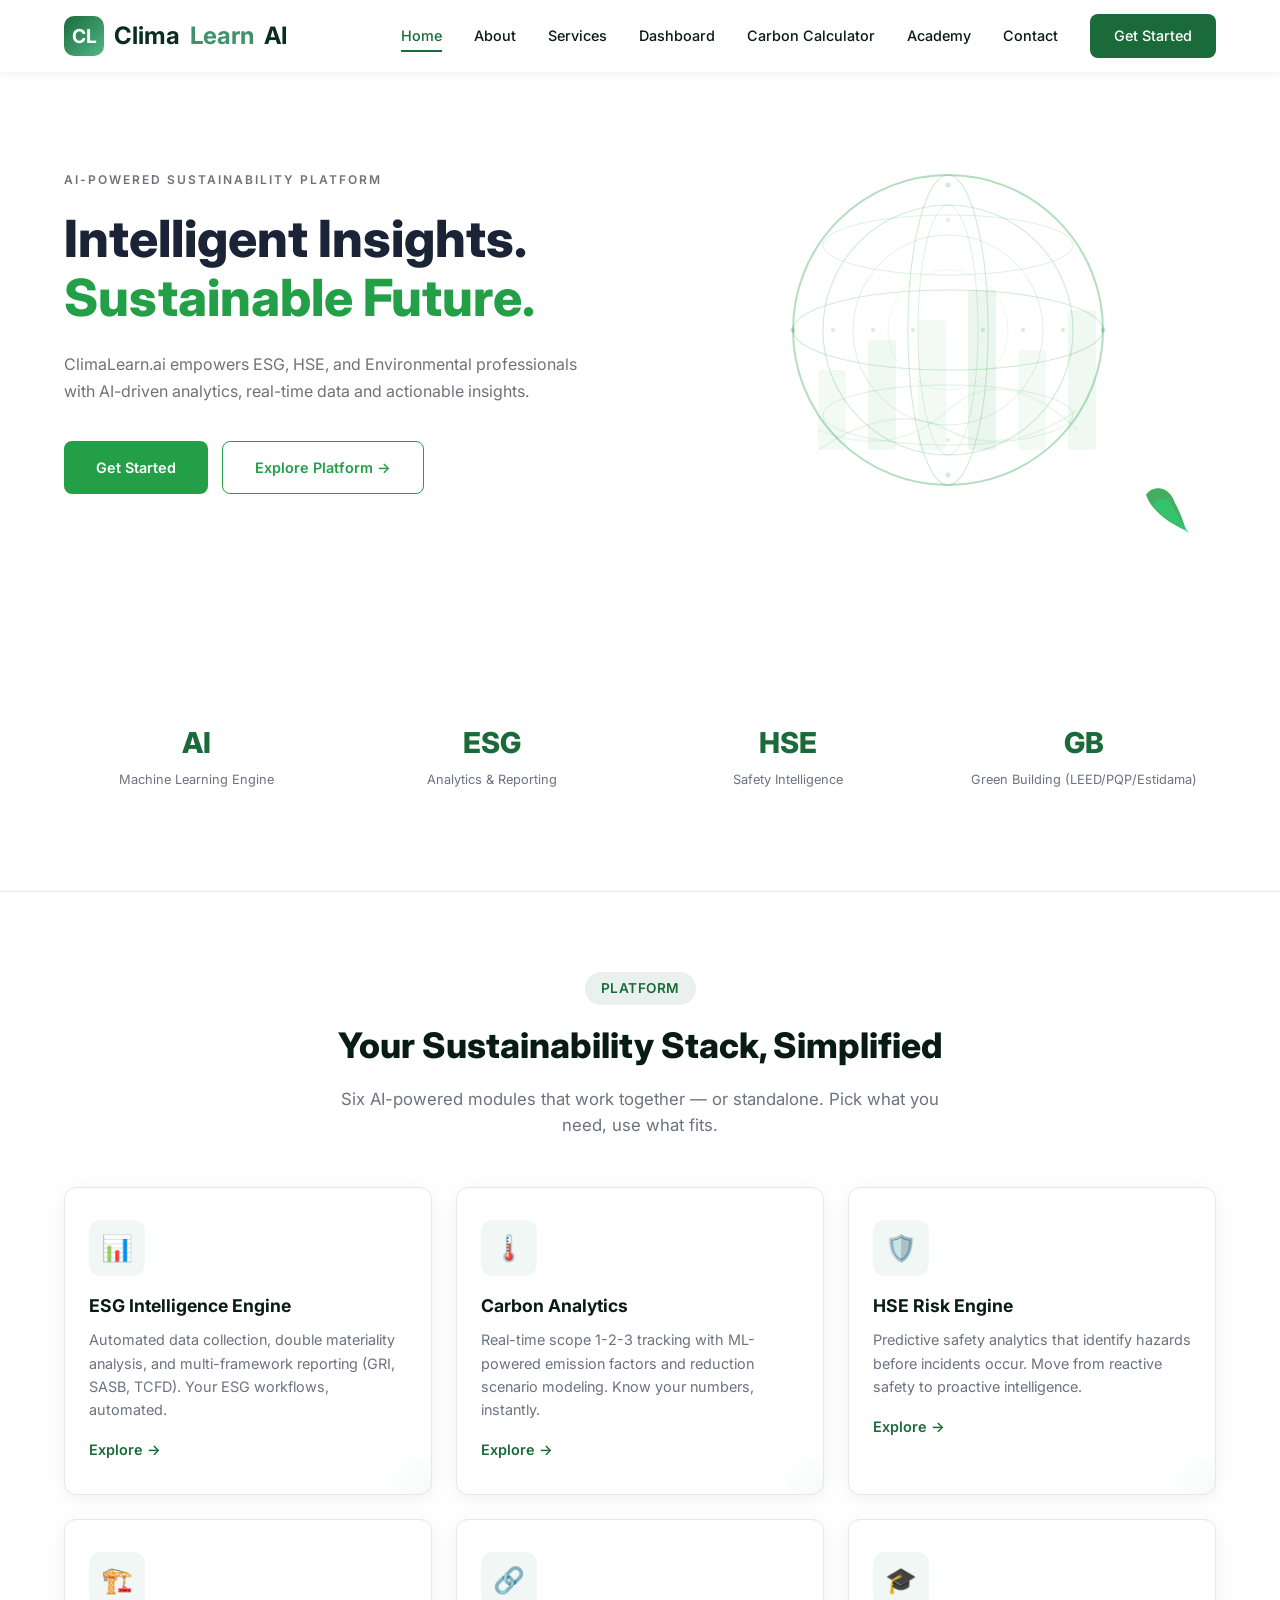
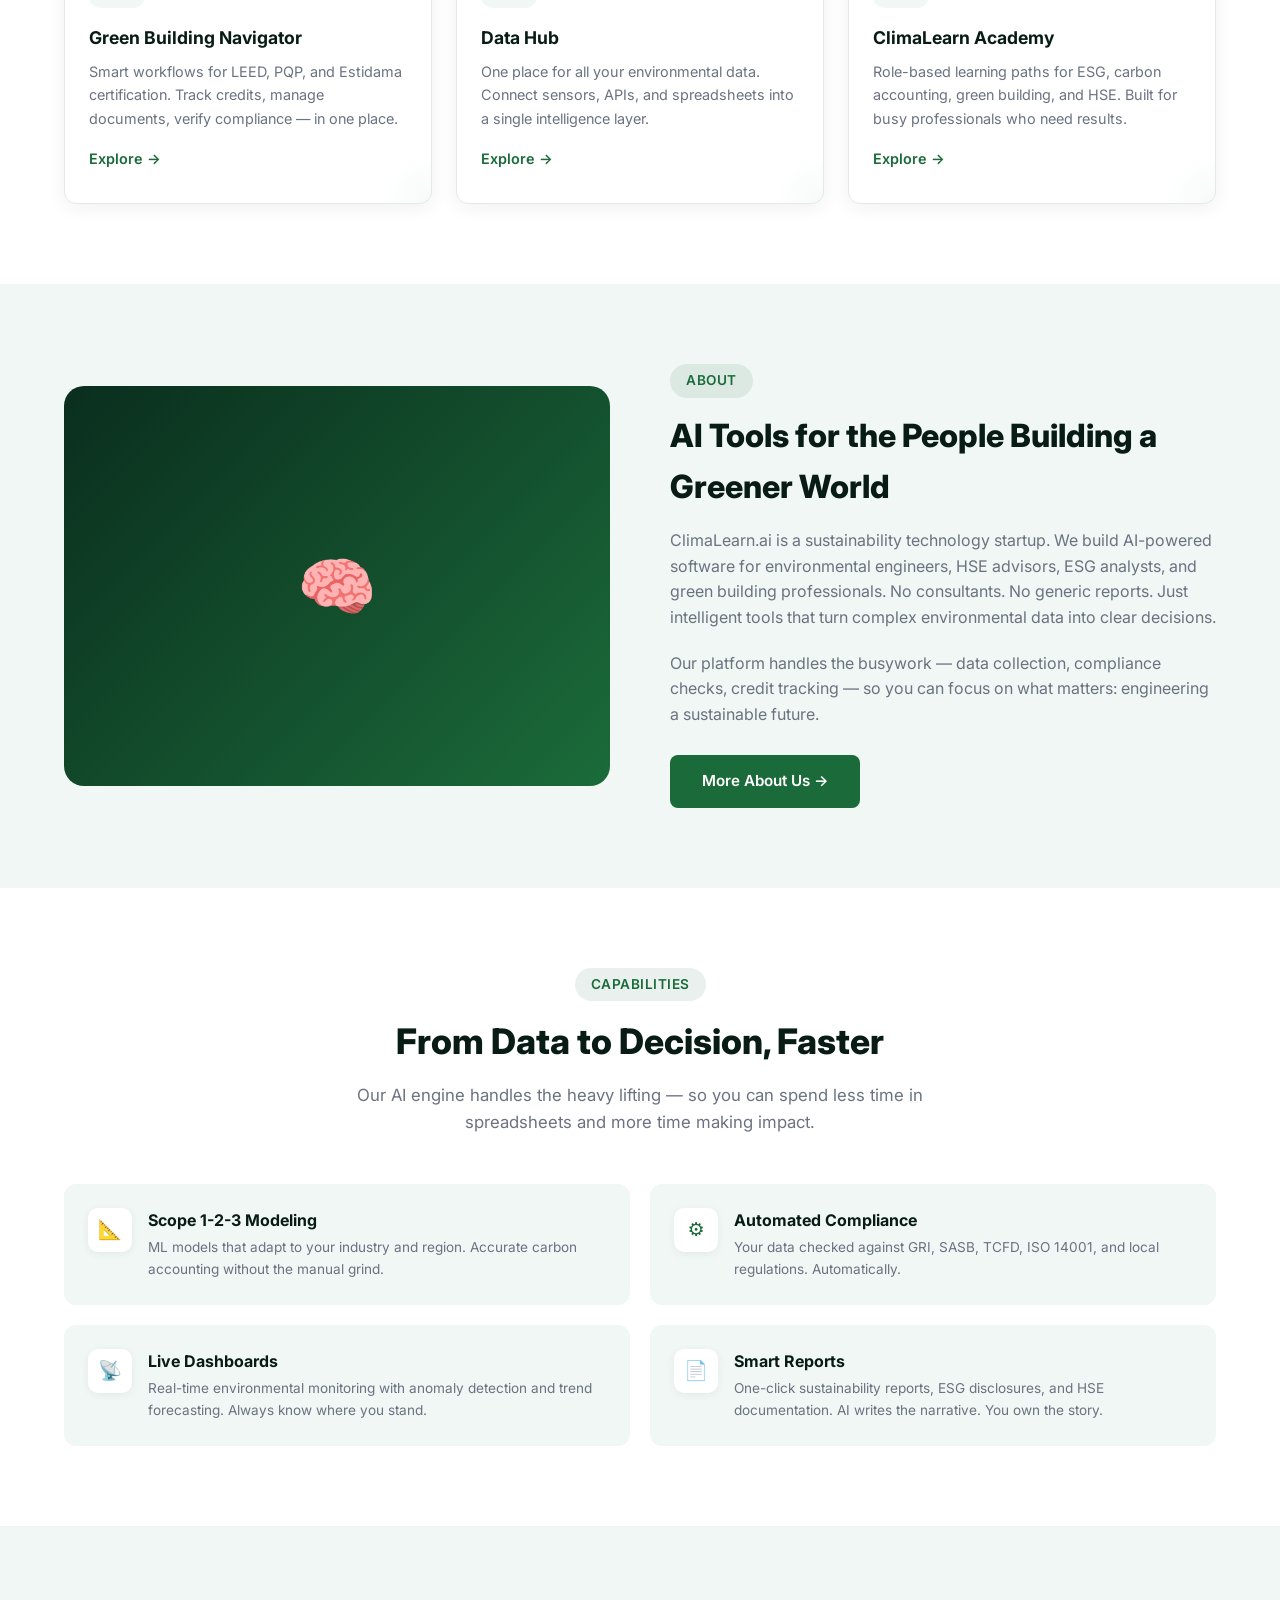
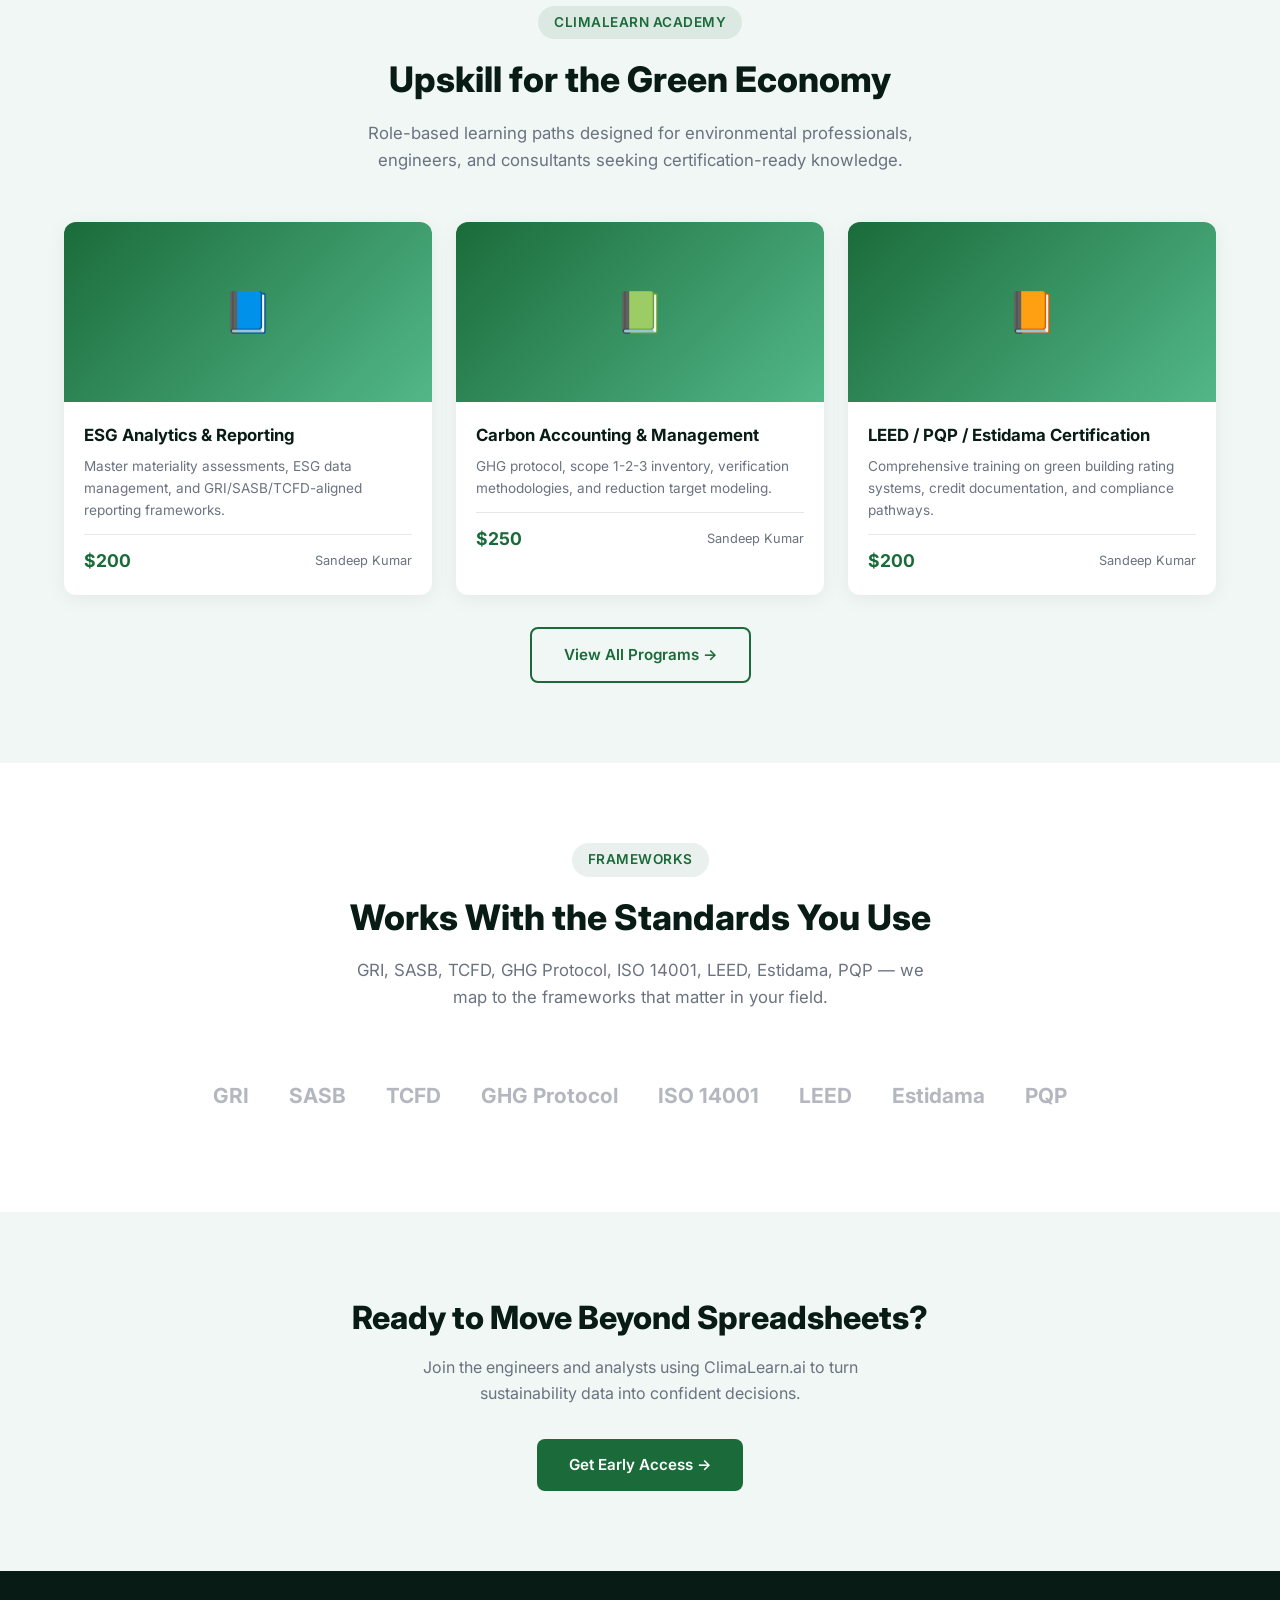
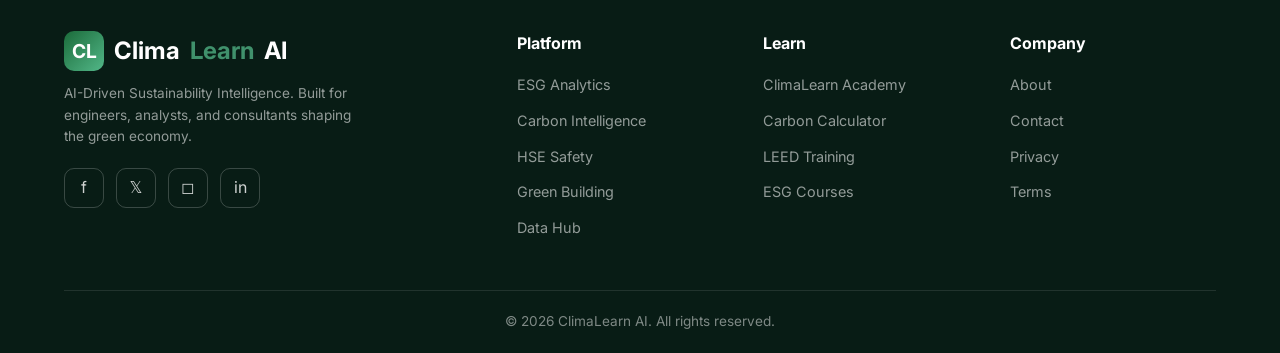
==== index.html @ f7c11b47 "Redesign hero section: white bg, globe SVG illustration, green headline, buttons" ====
<!DOCTYPE html>
<html lang="en">
<head>
  <meta charset="UTF-8">
  <meta name="viewport" content="width=device-width, initial-scale=1.0">
  <title>ClimaLearn AI - AI-Driven Sustainability Intelligence</title>
  <meta name="description" content="ClimaLearn.ai equips environmental engineers, HSE professionals, and sustainability leaders with AI-driven tools for ESG analytics, carbon intelligence, and green building certification.">
  <link rel="stylesheet" href="css/style.css">
</head>
<body>
  <header class="header">
    <div class="container header-inner">
      <a href="index.html" class="logo">
        <div class="logo-icon">CL</div>
        Clima<span>Learn</span> AI
      </a>
      <button class="mobile-toggle">☰</button>
      <nav class="nav">
        <a href="index.html">Home</a>
        <a href="about.html">About</a>
        <a href="services.html">Services</a>
        <a href="dashboard.html">Dashboard</a>
        <a href="carbon-calculator.html">Carbon Calculator</a>
        <a href="courses.html">Academy</a>
        <a href="contact.html">Contact</a>
        <a href="contact.html" class="nav-cta">Get Started</a>
      </nav>
    </div>
  </header>

  <section class="hero">
    <div class="container">
      <div class="hero-content">
        <span class="hero-tag">AI-Powered Sustainability Platform</span>
        <h1>Intelligent Insights.<br><span class="text-green">Sustainable Future.</span></h1>
        <p>ClimaLearn.ai empowers ESG, HSE, and Environmental professionals with AI-driven analytics, real-time data and actionable insights.</p>
        <div class="hero-buttons">
          <a href="carbon-calculator.html" class="btn-primary">Get Started</a>
          <a href="services.html" class="btn-outline-custom">Explore Platform →</a>
        </div>
      </div>
      <div class="hero-image">

        <div class="hero-globe-bg">
          <svg viewBox="0 0 420 420" fill="none" xmlns="http://www.w3.org/2000/svg">
            <rect x="80" y="250" width="28" height="80" rx="4" fill="#23A047" opacity="0.15"/>
            <rect x="130" y="220" width="28" height="110" rx="4" fill="#23A047" opacity="0.2"/>
            <rect x="180" y="200" width="28" height="130" rx="4" fill="#23A047" opacity="0.15"/>
            <rect x="230" y="170" width="28" height="160" rx="4" fill="#23A047" opacity="0.25"/>
            <rect x="280" y="230" width="28" height="100" rx="4" fill="#23A047" opacity="0.15"/>
            <rect x="330" y="190" width="28" height="140" rx="4" fill="#23A047" opacity="0.2"/>
            <path d="M80 330 Q155 280 210 310 Q265 340 340 290" stroke="#23A047" stroke-width="2" fill="none" opacity="0.25"/>
            <path d="M80 310 Q155 340 210 290 Q265 240 340 310" stroke="#23A047" stroke-width="2" fill="none" opacity="0.2"/>
          </svg>
        </div>

        <div class="hero-globe">
          <svg viewBox="0 0 420 420" fill="none" xmlns="http://www.w3.org/2000/svg">
            <circle cx="210" cy="210" r="155" stroke="#23A047" stroke-width="2" fill="none" opacity="0.35"/>
            <circle cx="210" cy="210" r="125" stroke="#23A047" stroke-width="1.2" fill="none" opacity="0.2"/>
            <circle cx="210" cy="210" r="95" stroke="#23A047" stroke-width="1" fill="none" opacity="0.15"/>
            <circle cx="210" cy="210" r="60" stroke="#23A047" stroke-width="0.8" fill="none" opacity="0.1"/>
            <!-- Latitude lines -->
            <ellipse cx="210" cy="125" rx="125" ry="30" stroke="#23A047" stroke-width="1" fill="none" opacity="0.15"/>
            <ellipse cx="210" cy="210" rx="155" ry="40" stroke="#23A047" stroke-width="1.2" fill="none" opacity="0.2"/>
            <ellipse cx="210" cy="295" rx="125" ry="30" stroke="#23A047" stroke-width="1" fill="none" opacity="0.15"/>
            <!-- Longitude lines -->
            <ellipse cx="210" cy="210" rx="40" ry="155" stroke="#23A047" stroke-width="1.2" fill="none" opacity="0.2"/>
            <ellipse cx="210" cy="210" rx="30" ry="125" stroke="#23A047" stroke-width="1" fill="none" opacity="0.15"/>
            <!-- Grid dots on equator -->
            <circle cx="55" cy="210" r="2.5" fill="#23A047" opacity="0.25"/>
            <circle cx="95" cy="210" r="2" fill="#23A047" opacity="0.2"/>
            <circle cx="135" cy="210" r="2" fill="#23A047" opacity="0.2"/>
            <circle cx="175" cy="210" r="2" fill="#23A047" opacity="0.2"/>
            <circle cx="245" cy="210" r="2" fill="#23A047" opacity="0.2"/>
            <circle cx="285" cy="210" r="2" fill="#23A047" opacity="0.2"/>
            <circle cx="325" cy="210" r="2" fill="#23A047" opacity="0.2"/>
            <circle cx="365" cy="210" r="2.5" fill="#23A047" opacity="0.25"/>
            <!-- Grid dots top -->
            <circle cx="210" cy="65" r="2.5" fill="#23A047" opacity="0.2"/>
            <circle cx="210" cy="100" r="2" fill="#23A047" opacity="0.15"/>
            <circle cx="210" cy="320" r="2" fill="#23A047" opacity="0.15"/>
            <circle cx="210" cy="355" r="2.5" fill="#23A047" opacity="0.2"/>
          </svg>
        </div>

        <div class="hero-leaves">
          <svg viewBox="0 0 90 90" fill="none" xmlns="http://www.w3.org/2000/svg">
            <path d="M55 75 C40 70 20 55 15 40 C18 35 25 32 32 34 C38 36 42 42 44 48 C48 55 52 65 55 75Z" fill="#23A047" opacity="0.85"/>
            <path d="M58 78 C48 72 30 62 22 50 C26 44 33 42 38 46 C42 50 46 60 58 78Z" fill="#2ecc71" opacity="0.7"/>
          </svg>
        </div>

      </div>
    </div>
  </section>

  <section class="section" style="background:var(--white);border-bottom:1px solid var(--light-gray);">
    <div class="container">
      <div style="display:grid;grid-template-columns:repeat(4,1fr);gap:32px;text-align:center;padding:20px 0;">
        <div>
          <div style="font-size:1.8rem;font-weight:800;color:var(--primary);">AI</div>
          <p style="font-size:0.8rem;color:var(--gray);margin-top:4px;">Machine Learning Engine</p>
        </div>
        <div>
          <div style="font-size:1.8rem;font-weight:800;color:var(--primary);">ESG</div>
          <p style="font-size:0.8rem;color:var(--gray);margin-top:4px;">Analytics & Reporting</p>
        </div>
        <div>
          <div style="font-size:1.8rem;font-weight:800;color:var(--primary);">HSE</div>
          <p style="font-size:0.8rem;color:var(--gray);margin-top:4px;">Safety Intelligence</p>
        </div>
        <div>
          <div style="font-size:1.8rem;font-weight:800;color:var(--primary);">GB</div>
          <p style="font-size:0.8rem;color:var(--gray);margin-top:4px;">Green Building (LEED/PQP/Estidama)</p>
        </div>
      </div>
    </div>
  </section>

  <section class="section">
    <div class="container">
      <div class="section-header fade-in">
        <span class="section-tag">Platform</span>
        <h2>Your Sustainability Stack, Simplified</h2>
        <p>Six AI-powered modules that work together — or standalone. Pick what you need, use what fits.</p>
      </div>
      <div class="services-grid">
        <div class="service-card fade-in">
          <div class="service-icon">📊</div>
          <h3>ESG Intelligence Engine</h3>
          <p>Automated data collection, double materiality analysis, and multi-framework reporting (GRI, SASB, TCFD). Your ESG workflows, automated.</p>
          <a href="services.html" class="service-link">Explore →</a>
        </div>
        <div class="service-card fade-in">
          <div class="service-icon">🌡️</div>
          <h3>Carbon Analytics</h3>
          <p>Real-time scope 1-2-3 tracking with ML-powered emission factors and reduction scenario modeling. Know your numbers, instantly.</p>
          <a href="services.html" class="service-link">Explore →</a>
        </div>
        <div class="service-card fade-in">
          <div class="service-icon">🛡️</div>
          <h3>HSE Risk Engine</h3>
          <p>Predictive safety analytics that identify hazards before incidents occur. Move from reactive safety to proactive intelligence.</p>
          <a href="services.html" class="service-link">Explore →</a>
        </div>
        <div class="service-card fade-in">
          <div class="service-icon">🏗️</div>
          <h3>Green Building Navigator</h3>
          <p>Smart workflows for LEED, PQP, and Estidama certification. Track credits, manage documents, verify compliance — in one place.</p>
          <a href="services.html" class="service-link">Explore →</a>
        </div>
        <div class="service-card fade-in">
          <div class="service-icon">🔗</div>
          <h3>Data Hub</h3>
          <p>One place for all your environmental data. Connect sensors, APIs, and spreadsheets into a single intelligence layer.</p>
          <a href="services.html" class="service-link">Explore →</a>
        </div>
        <div class="service-card fade-in">
          <div class="service-icon">🎓</div>
          <h3>ClimaLearn Academy</h3>
          <p>Role-based learning paths for ESG, carbon accounting, green building, and HSE. Built for busy professionals who need results.</p>
          <a href="courses.html" class="service-link">Explore →</a>
        </div>
      </div>
    </div>
  </section>

  <section class="section about-section">
    <div class="container">
      <div class="about-grid">
        <div class="about-visual" style="background:linear-gradient(135deg, #0a2e1e, #1b6b3a);">🧠</div>
        <div class="about-text fade-in">
          <span class="section-tag">About</span>
          <h2>AI Tools for the People Building a Greener World</h2>
          <p>ClimaLearn.ai is a sustainability technology startup. We build AI-powered software for environmental engineers, HSE advisors, ESG analysts, and green building professionals. No consultants. No generic reports. Just intelligent tools that turn complex environmental data into clear decisions.</p>
          <p>Our platform handles the busywork — data collection, compliance checks, credit tracking — so you can focus on what matters: engineering a sustainable future.</p>
          <a href="about.html" class="btn btn-primary">More About Us →</a>
        </div>
      </div>
    </div>
  </section>

  <section class="section">
    <div class="container">
      <div class="section-header fade-in">
        <span class="section-tag">Capabilities</span>
        <h2>From Data to Decision, Faster</h2>
        <p>Our AI engine handles the heavy lifting — so you can spend less time in spreadsheets and more time making impact.</p>
      </div>
      <div class="features-grid">
        <div class="feature-card fade-in">
          <div class="feature-icon">📐</div>
          <div>
            <h4>Scope 1-2-3 Modeling</h4>
            <p>ML models that adapt to your industry and region. Accurate carbon accounting without the manual grind.</p>
          </div>
        </div>
        <div class="feature-card fade-in">
          <div class="feature-icon">⚙️</div>
          <div>
            <h4>Automated Compliance</h4>
            <p>Your data checked against GRI, SASB, TCFD, ISO 14001, and local regulations. Automatically.</p>
          </div>
        </div>
        <div class="feature-card fade-in">
          <div class="feature-icon">📡</div>
          <div>
            <h4>Live Dashboards</h4>
            <p>Real-time environmental monitoring with anomaly detection and trend forecasting. Always know where you stand.</p>
          </div>
        </div>
        <div class="feature-card fade-in">
          <div class="feature-icon">📄</div>
          <div>
            <h4>Smart Reports</h4>
            <p>One-click sustainability reports, ESG disclosures, and HSE documentation. AI writes the narrative. You own the story.</p>
          </div>
        </div>
      </div>
    </div>
  </section>

  <section class="section courses-section">
    <div class="container">
      <div class="section-header fade-in">
        <span class="section-tag">ClimaLearn Academy</span>
        <h2>Upskill for the Green Economy</h2>
        <p>Role-based learning paths designed for environmental professionals, engineers, and consultants seeking certification-ready knowledge.</p>
      </div>
      <div class="courses-grid">
        <div class="course-card fade-in">
          <div class="course-image">📘</div>
          <div class="course-body">
            <h3>ESG Analytics & Reporting</h3>
            <p>Master materiality assessments, ESG data management, and GRI/SASB/TCFD-aligned reporting frameworks.</p>
            <div class="course-meta">
              <span class="course-price">$200</span>
              <span class="course-instructor">Sandeep Kumar</span>
            </div>
          </div>
        </div>
        <div class="course-card fade-in">
          <div class="course-image">📗</div>
          <div class="course-body">
            <h3>Carbon Accounting & Management</h3>
            <p>GHG protocol, scope 1-2-3 inventory, verification methodologies, and reduction target modeling.</p>
            <div class="course-meta">
              <span class="course-price">$250</span>
              <span class="course-instructor">Sandeep Kumar</span>
            </div>
          </div>
        </div>
        <div class="course-card fade-in">
          <div class="course-image">📙</div>
          <div class="course-body">
            <h3>LEED / PQP / Estidama Certification</h3>
            <p>Comprehensive training on green building rating systems, credit documentation, and compliance pathways.</p>
            <div class="course-meta">
              <span class="course-price">$200</span>
              <span class="course-instructor">Sandeep Kumar</span>
            </div>
          </div>
        </div>
      </div>
      <div style="text-align:center;margin-top:32px;">
        <a href="courses.html" class="btn btn-outline">View All Programs →</a>
      </div>
    </div>
  </section>

  <section class="section">
    <div class="container">
      <div class="section-header fade-in">
        <span class="section-tag">Frameworks</span>
        <h2>Works With the Standards You Use</h2>
        <p>GRI, SASB, TCFD, GHG Protocol, ISO 14001, LEED, Estidama, PQP — we map to the frameworks that matter in your field.</p>
      </div>
      <div style="display:flex;justify-content:center;gap:40px;flex-wrap:wrap;padding:20px;font-size:1.3rem;font-weight:700;color:var(--gray);opacity:0.5;">
        <span>GRI</span>
        <span>SASB</span>
        <span>TCFD</span>
        <span>GHG Protocol</span>
        <span>ISO 14001</span>
        <span>LEED</span>
        <span>Estidama</span>
        <span>PQP</span>
      </div>
    </div>
  </section>

  <section class="section" style="text-align:center;background:var(--light);">
    <div class="container">
      <h2 style="font-size:2rem;font-weight:800;color:var(--dark);margin-bottom:12px;">Ready to Move Beyond Spreadsheets?</h2>
      <p style="color:var(--gray);margin-bottom:32px;max-width:500px;margin-left:auto;margin-right:auto;">Join the engineers and analysts using ClimaLearn.ai to turn sustainability data into confident decisions.</p>
      <a href="contact.html" class="btn btn-primary">Get Early Access →</a>
    </div>
  </section>

  <footer class="footer">
    <div class="container">
      <div class="footer-grid">
        <div class="footer-brand">
          <a href="index.html" class="logo">
            <div class="logo-icon">CL</div>
            Clima<span>Learn</span> AI
          </a>
          <p style="font-size:0.85rem;opacity:0.7;max-width:300px;">AI-Driven Sustainability Intelligence. Built for engineers, analysts, and consultants shaping the green economy.</p>
          <div class="footer-social">
            <a href="#" aria-label="Facebook">f</a>
            <a href="#" aria-label="Twitter">𝕏</a>
            <a href="#" aria-label="Instagram">◻</a>
            <a href="#" aria-label="LinkedIn">in</a>
          </div>
        </div>
        <div>
          <h4>Platform</h4>
          <ul>
            <li><a href="services.html">ESG Analytics</a></li>
            <li><a href="services.html">Carbon Intelligence</a></li>
            <li><a href="services.html">HSE Safety</a></li>
            <li><a href="services.html">Green Building</a></li>
            <li><a href="services.html">Data Hub</a></li>
          </ul>
        </div>
        <div>
          <h4>Learn</h4>
          <ul>
            <li><a href="courses.html">ClimaLearn Academy</a></li>
            <li><a href="carbon-calculator.html">Carbon Calculator</a></li>
            <li><a href="courses.html">LEED Training</a></li>
            <li><a href="courses.html">ESG Courses</a></li>
          </ul>
        </div>
        <div>
          <h4>Company</h4>
          <ul>
            <li><a href="about.html">About</a></li>
            <li><a href="contact.html">Contact</a></li>
            <li><a href="#">Privacy</a></li>
            <li><a href="#">Terms</a></li>
          </ul>
        </div>
      </div>
      <div class="footer-bottom">© 2026 ClimaLearn AI. All rights reserved.</div>
    </div>
  </footer>
  <script src="js/main.js"></script>
</body>
</html>
---- css/style.css ----
@import url('https://fonts.googleapis.com/css2?family=Inter:wght@400;500;600;700;800&display=swap');

* {
  margin: 0;
  padding: 0;
  box-sizing: border-box;
}

:root {
  --primary: #1b6b3a;
  --primary-dark: #0a2e1e;
  --primary-light: #40916c;
  --secondary: #95d5b2;
  --accent: #52b788;
  --light: #f0f7f4;
  --dark: #081c15;
  --gray: #6b7280;
  --light-gray: #e5e7eb;
  --white: #ffffff;
  --chart: #00b4d8;
  --warn: #f4a261;
  --error: #e76f51;
  --shadow: 0 4px 20px rgba(0, 0, 0, 0.06);
  --shadow-hover: 0 8px 30px rgba(0, 0, 0, 0.1);
  --radius: 12px;
  --transition: all 0.3s ease;
}

html {
  scroll-behavior: smooth;
}

body {
  font-family: 'Inter', system-ui, -apple-system, sans-serif;
  color: #333;
  line-height: 1.6;
  background: var(--white);
}

a {
  text-decoration: none;
  color: inherit;
}

ul {
  list-style: none;
}

.container {
  max-width: 1200px;
  margin: 0 auto;
  padding: 0 24px;
}

/* Header */
.header {
  position: fixed;
  top: 0;
  left: 0;
  right: 0;
  z-index: 1000;
  background: var(--white);
  box-shadow: 0 2px 10px rgba(0, 0, 0, 0.06);
  transition: var(--transition);
}

.header.scrolled {
  box-shadow: 0 4px 20px rgba(0, 0, 0, 0.1);
}

.header-inner {
  display: flex;
  align-items: center;
  justify-content: space-between;
  height: 72px;
}

.logo {
  display: flex;
  align-items: center;
  gap: 10px;
  font-size: 1.5rem;
  font-weight: 700;
  color: var(--primary-dark);
}

.logo-icon {
  width: 40px;
  height: 40px;
  background: linear-gradient(135deg, var(--primary), var(--accent));
  border-radius: 10px;
  display: flex;
  align-items: center;
  justify-content: center;
  color: white;
  font-size: 1.2rem;
}

.logo span {
  color: var(--primary-light);
}

.nav {
  display: flex;
  align-items: center;
  gap: 32px;
}

.nav a {
  font-size: 0.9rem;
  font-weight: 500;
  color: var(--dark);
  transition: var(--transition);
  position: relative;
}

.nav a::after {
  content: '';
  position: absolute;
  bottom: -4px;
  left: 0;
  width: 0;
  height: 2px;
  background: var(--primary);
  transition: var(--transition);
}

.nav a:hover::after,
.nav a.active::after {
  width: 100%;
}

.nav a:hover {
  color: var(--primary);
}

.nav a.active {
  color: var(--primary);
}

.nav-cta {
  background: var(--primary);
  color: var(--white) !important;
  padding: 10px 24px;
  border-radius: 8px;
  font-weight: 600;
  transition: var(--transition);
}

.nav-cta::after {
  display: none !important;
}

.nav-cta:hover {
  background: var(--primary-dark) !important;
  color: var(--white) !important;
}

.mobile-toggle {
  display: none;
  background: none;
  border: none;
  font-size: 1.5rem;
  cursor: pointer;
  color: var(--dark);
}

/* Hero */
.hero {
  padding: 120px 0 80px;
  background: #FFFFFF;
  position: relative;
  overflow: hidden;
}

.hero .container {
  display: grid;
  grid-template-columns: 1fr 1fr;
  gap: 80px;
  align-items: center;
  position: relative;
  z-index: 1;
}

.hero-tag {
  display: inline-block;
  color: #71717A;
  font-size: 0.75rem;
  font-weight: 600;
  letter-spacing: 2px;
  text-transform: uppercase;
  margin-bottom: 20px;
}

.hero-content h1 {
  font-size: 3.2rem;
  font-weight: 800;
  line-height: 1.15;
  color: #1A2436;
  margin-bottom: 0;
}

.hero-content .text-green {
  color: #23A047;
}

.hero-content p {
  font-size: 1rem;
  color: #71717A;
  line-height: 1.7;
  margin: 24px 0 36px;
  max-width: 520px;
}

.hero-buttons {
  display: flex;
  gap: 14px;
  flex-wrap: wrap;
}

.hero-buttons a {
  text-decoration: none;
  display: inline-flex;
  align-items: center;
  gap: 6px;
  padding: 14px 32px;
  border-radius: 8px;
  font-weight: 600;
  font-size: 0.9rem;
  transition: all 0.3s;
}

.hero-buttons .btn-primary {
  background: #23A047;
  color: white;
  border: none;
}

.hero-buttons .btn-primary:hover {
  background: #1b8a3a;
  transform: translateY(-1px);
  box-shadow: 0 8px 24px rgba(35, 160, 71, 0.25);
}

.hero-buttons .btn-outline-custom {
  background: white;
  border: 1.5px solid #23A047;
  color: #23A047;
}

.hero-buttons .btn-outline-custom:hover {
  background: #f0fdf4;
  transform: translateY(-1px);
}

.btn {
  display: inline-flex;
  align-items: center;
  gap: 8px;
  padding: 14px 32px;
  border-radius: 8px;
  font-weight: 600;
  font-size: 0.95rem;
  border: none;
  cursor: pointer;
  transition: var(--transition);
}

.btn-primary {
  background: var(--primary);
  color: var(--white);
}

.btn-primary:hover {
  background: var(--primary-dark);
  transform: translateY(-2px);
  box-shadow: 0 8px 25px rgba(45, 106, 79, 0.3);
}

.btn-outline {
  background: transparent;
  border: 2px solid var(--primary);
  color: var(--primary);
}

.btn-outline:hover {
  background: var(--primary);
  color: var(--white);
  transform: translateY(-2px);
}

.btn-light {
  background: var(--white);
  color: var(--primary);
}

.btn-light:hover {
  box-shadow: var(--shadow-hover);
  transform: translateY(-2px);
}

.hero-image {
  display: flex;
  justify-content: center;
  align-items: center;
  position: relative;
}

.hero-globe {
  width: 420px;
  height: 420px;
  position: relative;
  display: flex;
  align-items: center;
  justify-content: center;
}

.hero-globe svg {
  width: 100%;
  height: 100%;
}

/* Light chart bars behind globe */
.hero-globe-bg {
  position: absolute;
  inset: 0;
  display: flex;
  align-items: center;
  justify-content: center;
  pointer-events: none;
}

.hero-globe-bg svg {
  width: 100%;
  height: 100%;
  opacity: 0.35;
}

/* Leaves */
.hero-leaves {
  position: absolute;
  bottom: -5px;
  right: -5px;
  width: 90px;
  height: 90px;
  z-index: 2;
}

/* Stats Bar */
.stats-bar {
  background: var(--white);
  padding: 40px 0;
  border-bottom: 1px solid var(--light-gray);
}

.stats-grid {
  display: grid;
  grid-template-columns: repeat(4, 1fr);
  gap: 24px;
  text-align: center;
}

.stat-item h3 {
  font-size: 2.2rem;
  font-weight: 800;
  color: var(--primary);
  margin-bottom: 4px;
}

.stat-item p {
  font-size: 0.9rem;
  color: var(--gray);
}

/* Sections */
.section {
  padding: 80px 0;
}

.section-header {
  text-align: center;
  margin-bottom: 48px;
}

.section-tag {
  display: inline-block;
  background: rgba(45, 106, 79, 0.1);
  color: var(--primary);
  padding: 6px 16px;
  border-radius: 20px;
  font-size: 0.85rem;
  font-weight: 600;
  margin-bottom: 12px;
  text-transform: uppercase;
  letter-spacing: 0.5px;
}

.section-header h2 {
  font-size: 2.2rem;
  font-weight: 800;
  color: var(--dark);
  margin-bottom: 12px;
}

.section-header p {
  color: var(--gray);
  max-width: 600px;
  margin: 0 auto;
  font-size: 1.05rem;
}

/* Services Grid */
.services-grid {
  display: grid;
  grid-template-columns: repeat(3, 1fr);
  gap: 24px;
}

.service-card {
  background: var(--white);
  border-radius: var(--radius);
  padding: 32px 24px;
  box-shadow: var(--shadow);
  transition: var(--transition);
  border: 1px solid var(--light-gray);
  position: relative;
  overflow: hidden;
}

.service-card:hover {
  transform: translateY(-6px);
  box-shadow: var(--shadow-hover);
  border-color: var(--secondary);
}

.service-card::before {
  content: '';
  position: absolute;
  top: 0;
  left: 0;
  right: 0;
  height: 4px;
  background: linear-gradient(90deg, var(--primary), var(--accent));
  transform: scaleX(0);
  transform-origin: left;
  transition: var(--transition);
}

.service-card:hover::before {
  transform: scaleX(1);
}

.service-icon {
  width: 56px;
  height: 56px;
  background: var(--light);
  border-radius: 12px;
  display: flex;
  align-items: center;
  justify-content: center;
  font-size: 1.6rem;
  margin-bottom: 16px;
  color: var(--primary);
}

.service-card h3 {
  font-size: 1.1rem;
  font-weight: 700;
  color: var(--dark);
  margin-bottom: 8px;
}

.service-card p {
  font-size: 0.9rem;
  color: var(--gray);
  margin-bottom: 16px;
  line-height: 1.6;
}

.service-link {
  color: var(--primary);
  font-weight: 600;
  font-size: 0.9rem;
  display: inline-flex;
  align-items: center;
  gap: 6px;
  transition: var(--transition);
}

.service-link:hover {
  gap: 10px;
}

/* About Section */
.about-section {
  background: var(--light);
}

.about-grid {
  display: grid;
  grid-template-columns: 1fr 1fr;
  gap: 60px;
  align-items: center;
}

.about-visual {
  width: 100%;
  height: 400px;
  background: linear-gradient(135deg, var(--primary-dark), var(--primary));
  border-radius: 20px;
  display: flex;
  align-items: center;
  justify-content: center;
  color: white;
  font-size: 4rem;
  position: relative;
}

.about-text h2 {
  font-size: 2rem;
  font-weight: 800;
  color: var(--dark);
  margin-bottom: 16px;
}

.about-text p {
  color: var(--gray);
  margin-bottom: 20px;
  font-size: 1rem;
}

.about-text .btn {
  margin-top: 8px;
}

/* Solutions / Features */
.features-grid {
  display: grid;
  grid-template-columns: repeat(2, 1fr);
  gap: 20px;
}

.feature-card {
  display: flex;
  align-items: flex-start;
  gap: 16px;
  padding: 24px;
  background: var(--light);
  border-radius: var(--radius);
  transition: var(--transition);
}

.feature-card:hover {
  background: #d8f3dc;
}

.feature-icon {
  width: 44px;
  height: 44px;
  min-width: 44px;
  background: var(--white);
  border-radius: 10px;
  display: flex;
  align-items: center;
  justify-content: center;
  font-size: 1.2rem;
  color: var(--primary);
  box-shadow: 0 2px 8px rgba(0, 0, 0, 0.06);
}

.feature-card h4 {
  font-size: 1rem;
  font-weight: 700;
  color: var(--dark);
  margin-bottom: 4px;
}

.feature-card p {
  font-size: 0.85rem;
  color: var(--gray);
}

/* Courses */
.courses-section {
  background: var(--light);
}

.courses-grid {
  display: grid;
  grid-template-columns: repeat(3, 1fr);
  gap: 24px;
}

.course-card {
  background: var(--white);
  border-radius: var(--radius);
  overflow: hidden;
  box-shadow: var(--shadow);
  transition: var(--transition);
}

.course-card:hover {
  transform: translateY(-4px);
  box-shadow: var(--shadow-hover);
}

.course-image {
  height: 180px;
  background: linear-gradient(135deg, var(--primary), var(--accent));
  display: flex;
  align-items: center;
  justify-content: center;
  color: white;
  font-size: 2.5rem;
}

.course-body {
  padding: 20px;
}

.course-body h3 {
  font-size: 1.05rem;
  font-weight: 700;
  margin-bottom: 8px;
  color: var(--dark);
}

.course-body p {
  font-size: 0.85rem;
  color: var(--gray);
  margin-bottom: 12px;
}

.course-meta {
  display: flex;
  justify-content: space-between;
  align-items: center;
  padding-top: 12px;
  border-top: 1px solid var(--light-gray);
  font-size: 0.85rem;
}

.course-price {
  font-weight: 700;
  color: var(--primary);
  font-size: 1.1rem;
}

.course-instructor {
  color: var(--gray);
  font-size: 0.8rem;
}

/* Pricing */
.pricing-grid {
  display: grid;
  grid-template-columns: repeat(4, 1fr);
  gap: 20px;
}

.pricing-card {
  background: var(--white);
  border-radius: var(--radius);
  padding: 28px 20px;
  text-align: center;
  box-shadow: var(--shadow);
  border: 1px solid var(--light-gray);
  transition: var(--transition);
}

.pricing-card:hover {
  transform: translateY(-4px);
  box-shadow: var(--shadow-hover);
}

.pricing-card.featured {
  border-color: var(--primary);
  position: relative;
}

.pricing-card.featured::before {
  content: 'Popular';
  position: absolute;
  top: -12px;
  left: 50%;
  transform: translateX(-50%);
  background: var(--primary);
  color: var(--white);
  padding: 4px 16px;
  border-radius: 20px;
  font-size: 0.75rem;
  font-weight: 600;
}

.pricing-icon {
  font-size: 2rem;
  margin-bottom: 12px;
}

.pricing-card h4 {
  font-size: 1rem;
  font-weight: 700;
  color: var(--dark);
  margin-bottom: 4px;
}

.pricing-card .price {
  font-size: 2rem;
  font-weight: 800;
  color: var(--primary);
  margin: 8px 0;
}

.pricing-card .price span {
  font-size: 0.9rem;
  color: var(--gray);
  font-weight: 400;
}

.pricing-features {
  margin: 16px 0;
}

.pricing-features li {
  padding: 6px 0;
  font-size: 0.85rem;
  color: var(--gray);
}

.pricing-card .btn {
  width: 100%;
  justify-content: center;
}

/* Carbon Calculator */
.calculator-section {
  background: var(--light);
}

.calculator-wrapper {
  max-width: 700px;
  margin: 0 auto;
  background: var(--white);
  border-radius: var(--radius);
  padding: 40px;
  box-shadow: var(--shadow);
}

.form-group {
  margin-bottom: 24px;
}

.form-group label {
  display: block;
  font-weight: 600;
  color: var(--dark);
  margin-bottom: 8px;
  font-size: 0.95rem;
}

.form-group input,
.form-group select {
  width: 100%;
  padding: 12px 16px;
  border: 2px solid var(--light-gray);
  border-radius: 8px;
  font-size: 0.95rem;
  transition: var(--transition);
  font-family: inherit;
}

.form-group input:focus,
.form-group select:focus {
  outline: none;
  border-color: var(--primary);
  box-shadow: 0 0 0 3px rgba(45, 106, 79, 0.1);
}

.calculator-result {
  text-align: center;
  padding: 24px;
  background: var(--light);
  border-radius: var(--radius);
  margin-top: 24px;
}

.calculator-result.hidden {
  display: none;
}

.calculator-result .result-number {
  font-size: 3rem;
  font-weight: 800;
  color: var(--primary);
}

.calculator-result p {
  color: var(--gray);
  font-size: 0.95rem;
}

/* Contact */
.contact-grid {
  display: grid;
  grid-template-columns: 1fr 1fr;
  gap: 48px;
}

.contact-info h3 {
  font-size: 1.5rem;
  font-weight: 700;
  color: var(--dark);
  margin-bottom: 16px;
}

.contact-info p {
  color: var(--gray);
  margin-bottom: 24px;
}

.contact-detail {
  display: flex;
  align-items: center;
  gap: 12px;
  margin-bottom: 16px;
}

.contact-detail .icon {
  width: 40px;
  height: 40px;
  background: var(--light);
  border-radius: 10px;
  display: flex;
  align-items: center;
  justify-content: center;
  color: var(--primary);
  font-size: 1.1rem;
}

.contact-detail div {
  font-size: 0.9rem;
}

.contact-detail div strong {
  display: block;
  color: var(--dark);
  font-size: 0.85rem;
}

.contact-form input,
.contact-form textarea {
  width: 100%;
  padding: 14px 16px;
  border: 2px solid var(--light-gray);
  border-radius: 8px;
  font-size: 0.95rem;
  transition: var(--transition);
  margin-bottom: 16px;
  font-family: inherit;
}

.contact-form input:focus,
.contact-form textarea:focus {
  outline: none;
  border-color: var(--primary);
  box-shadow: 0 0 0 3px rgba(45, 106, 79, 0.1);
}

.contact-form textarea {
  resize: vertical;
  min-height: 120px;
}

/* Page Header */
.page-header {
  padding: 140px 0 60px;
  background: linear-gradient(135deg, var(--dark) 0%, var(--primary-dark) 100%);
  color: var(--white);
  text-align: center;
}

.page-header h1 {
  font-size: 2.5rem;
  font-weight: 800;
  margin-bottom: 12px;
}

.page-header p {
  font-size: 1.1rem;
  opacity: 0.85;
  max-width: 600px;
  margin: 0 auto;
}

/* Breadcrumb */
.breadcrumb {
  display: flex;
  justify-content: center;
  gap: 8px;
  margin-bottom: 16px;
  font-size: 0.85rem;
  opacity: 0.7;
}

.breadcrumb a {
  color: var(--white);
}

.breadcrumb a:hover {
  text-decoration: underline;
}

/* Footer */
.footer {
  background: var(--dark);
  color: rgba(255, 255, 255, 0.8);
  padding: 60px 0 0;
}

.footer-grid {
  display: grid;
  grid-template-columns: 2fr 1fr 1fr 1fr;
  gap: 40px;
  padding-bottom: 40px;
  border-bottom: 1px solid rgba(255, 255, 255, 0.1);
}

.footer-brand .logo {
  color: var(--white);
  margin-bottom: 12px;
}

.footer-brand p {
  font-size: 0.9rem;
  opacity: 0.7;
  margin-bottom: 20px;
  max-width: 300px;
}

.footer h4 {
  color: var(--white);
  font-size: 1rem;
  font-weight: 700;
  margin-bottom: 16px;
}

.footer ul li {
  margin-bottom: 10px;
}

.footer ul li a {
  font-size: 0.9rem;
  opacity: 0.7;
  transition: var(--transition);
}

.footer ul li a:hover {
  opacity: 1;
  color: var(--accent);
}

.footer-social {
  display: flex;
  gap: 12px;
  margin-top: 16px;
}

.footer-social a {
  width: 40px;
  height: 40px;
  border-radius: 10px;
  border: 1px solid rgba(255, 255, 255, 0.2);
  display: flex;
  align-items: center;
  justify-content: center;
  transition: var(--transition);
  font-size: 1rem;
}

.footer-social a:hover {
  background: var(--primary);
  border-color: var(--primary);
}

.footer-bottom {
  text-align: center;
  padding: 20px 0;
  font-size: 0.85rem;
  opacity: 0.6;
}

/* Floating Animations */
@keyframes float {
  0%, 100% { transform: translateY(0) rotate(0deg); }
  33% { transform: translateY(-20px) rotate(5deg); }
  66% { transform: translateY(-10px) rotate(-3deg); }
}

@keyframes float-slow {
  0%, 100% { transform: translateY(0) translateX(0); }
  50% { transform: translateY(-15px) translateX(10px); }
}

@keyframes spin-slow {
  0% { transform: rotate(0deg); }
  100% { transform: rotate(360deg); }
}

@keyframes pulse-glow {
  0%, 100% { opacity: 0.6; transform: scale(1); }
  50% { opacity: 1; transform: scale(1.05); }
}

@keyframes slide-in-left {
  0% { transform: translateX(-100px); opacity: 0; }
  100% { transform: translateX(0); opacity: 1; }
}

@keyframes slide-in-right {
  0% { transform: translateX(100px); opacity: 0; }
  100% { transform: translateX(0); opacity: 1; }
}

@keyframes bounce-arrow {
  0%, 100% { transform: translateY(0); }
  50% { transform: translateY(10px); }
}

.float-leaf {
  position: absolute;
  font-size: 2rem;
  opacity: 0.3;
  pointer-events: none;
  z-index: 0;
}

.float-leaf-1 {
  top: 10%;
  left: 5%;
  animation: float 6s ease-in-out infinite;
}

.float-leaf-2 {
  bottom: 15%;
  right: 8%;
  animation: float-slow 8s ease-in-out infinite;
  font-size: 3rem;
}

.float-leaf-3 {
  top: 20%;
  right: 15%;
  animation: spin-slow 12s linear infinite;
  font-size: 1.5rem;
}

.float-leaf-4 {
  bottom: 25%;
  left: 10%;
  animation: float 7s ease-in-out infinite;
  animation-delay: -2s;
}

.bounce-arrow {
  animation: bounce-arrow 2s ease-in-out infinite;
}

.pulse-icon {
  animation: pulse-glow 3s ease-in-out infinite;
}

.hero-illustration {
  animation: float-slow 6s ease-in-out infinite;
}

.service-card:nth-child(1) .service-icon { animation: float 5s ease-in-out infinite; }
.service-card:nth-child(2) .service-icon { animation: float 6s ease-in-out infinite; animation-delay: -1s; }
.service-card:nth-child(3) .service-icon { animation: float 5.5s ease-in-out infinite; animation-delay: -2s; }
.service-card:nth-child(4) .service-icon { animation: float 7s ease-in-out infinite; animation-delay: -0.5s; }
.service-card:nth-child(5) .service-icon { animation: float 6.5s ease-in-out infinite; animation-delay: -1.5s; }
.service-card:nth-child(6) .service-icon { animation: float 5.8s ease-in-out infinite; animation-delay: -2.5s; }

/* Hero decorative shapes */


.hero-shape-1 {
  width: 80px;
  height: 80px;
  background: rgba(82, 183, 136, 0.1);
  top: 15%;
  right: 10%;
  animation: float 7s ease-in-out infinite;
}

.hero-shape-2 {
  width: 50px;
  height: 50px;
  background: rgba(45, 106, 79, 0.08);
  bottom: 20%;
  left: 8%;
  animation: float-slow 9s ease-in-out infinite;
}

.hero-shape-3 {
  width: 120px;
  height: 120px;
  border: 2px solid rgba(82, 183, 136, 0.1);
  top: 30%;
  left: 20%;
  animation: spin-slow 15s linear infinite;
}

/* Service card hover image effect */
.service-card {
  overflow: hidden;
}

.service-card::after {
  content: '';
  position: absolute;
  bottom: -50px;
  right: -50px;
  width: 100px;
  height: 100px;
  background: radial-gradient(circle, rgba(82, 183, 136, 0.06) 0%, transparent 70%);
  border-radius: 50%;
  transition: var(--transition);
}

.service-card:hover::after {
  transform: scale(3);
}

/* Floating decorative elements on pages */
.deco-leaf {
  position: absolute;
  opacity: 0.08;
  pointer-events: none;
  font-size: 4rem;
}

.deco-leaf-tl {
  top: 40px;
  left: 20px;
  animation: float 8s ease-in-out infinite;
}

.deco-leaf-br {
  bottom: 40px;
  right: 20px;
  animation: spin-slow 20s linear infinite;
}

/* Responsive */
@media (max-width: 968px) {
  .hero {
    padding: 100px 0 60px;
  }

  .hero .container {
    grid-template-columns: 1fr;
    text-align: center;
    gap: 48px;
  }

  .hero-content p {
    margin: 24px auto 36px;
  }

  .hero-buttons {
    justify-content: center;
  }

  .hero-globe {
    width: 300px;
    height: 300px;
  }

  .hero-leaves {
    width: 65px;
    height: 65px;
    bottom: 0;
    right: 0;
  }

  .services-grid,
  .courses-grid {
    grid-template-columns: repeat(2, 1fr);
  }

  .pricing-grid {
    grid-template-columns: repeat(2, 1fr);
  }

  .stats-grid {
    grid-template-columns: repeat(2, 1fr);
  }

  .about-grid {
    grid-template-columns: 1fr;
  }

  .contact-grid {
    grid-template-columns: 1fr;
  }

  .footer-grid {
    grid-template-columns: 1fr 1fr;
  }

  .features-grid {
    grid-template-columns: 1fr;
  }
}

@media (max-width: 640px) {
  .mobile-toggle {
    display: block;
  }

  .nav {
    display: none;
    position: absolute;
    top: 72px;
    left: 0;
    right: 0;
    background: var(--white);
    flex-direction: column;
    padding: 24px;
    box-shadow: 0 10px 30px rgba(0, 0, 0, 0.1);
    gap: 16px;
  }

  .nav.open {
    display: flex;
  }

  .services-grid,
  .courses-grid,
  .pricing-grid {
    grid-template-columns: 1fr;
  }

  .hero-content h1 {
    font-size: 2rem;
  }

  .hero-globe {
    width: 240px;
    height: 240px;
  }

  .hero-leaves {
    width: 50px;
    height: 50px;
  }

  .section-header h2 {
    font-size: 1.6rem;
  }

  .calculator-wrapper {
    padding: 24px;
  }

  .stats-grid {
    grid-template-columns: repeat(2, 1fr);
  }

  .footer-grid {
    grid-template-columns: 1fr;
  }
}

/* Animations */
.fade-in {
  opacity: 0;
  transform: translateY(20px);
  transition: opacity 0.6s ease, transform 0.6s ease;
}

.fade-in.visible {
  opacity: 1;
  transform: translateY(0);
}
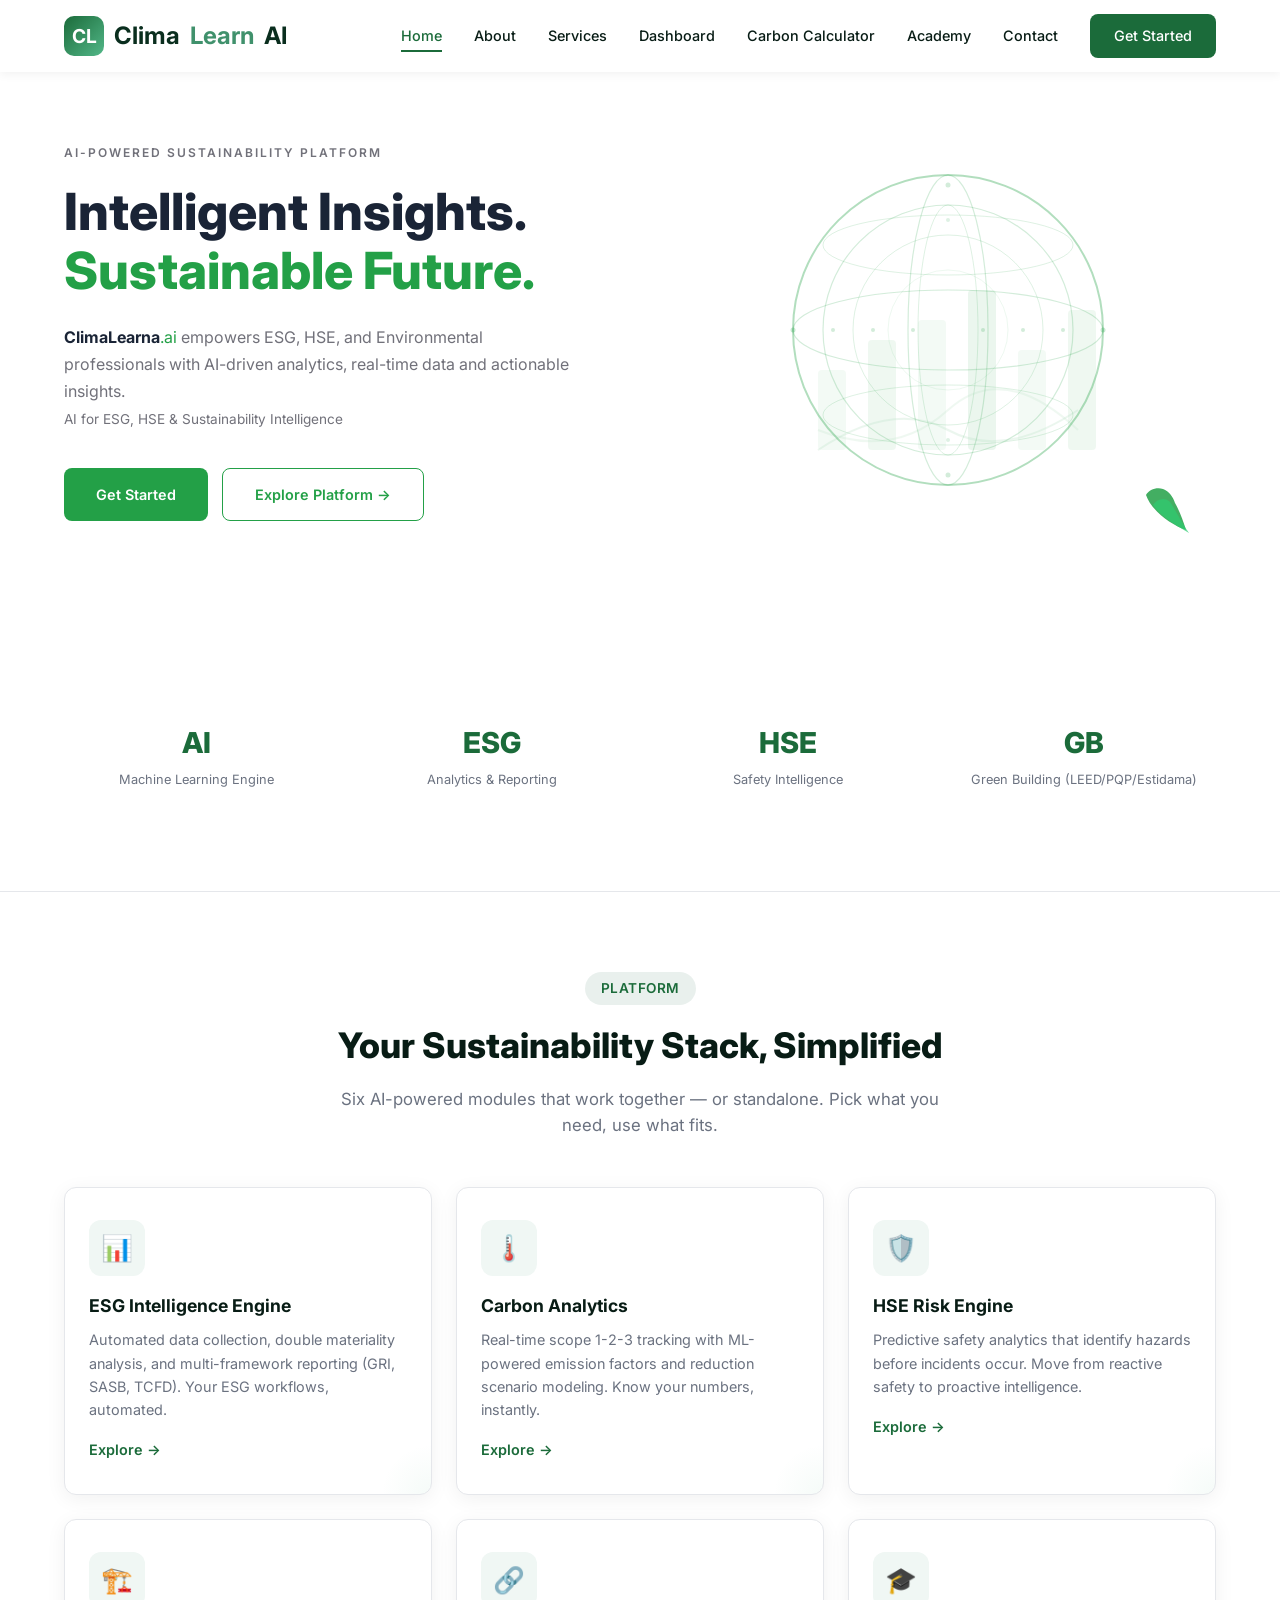
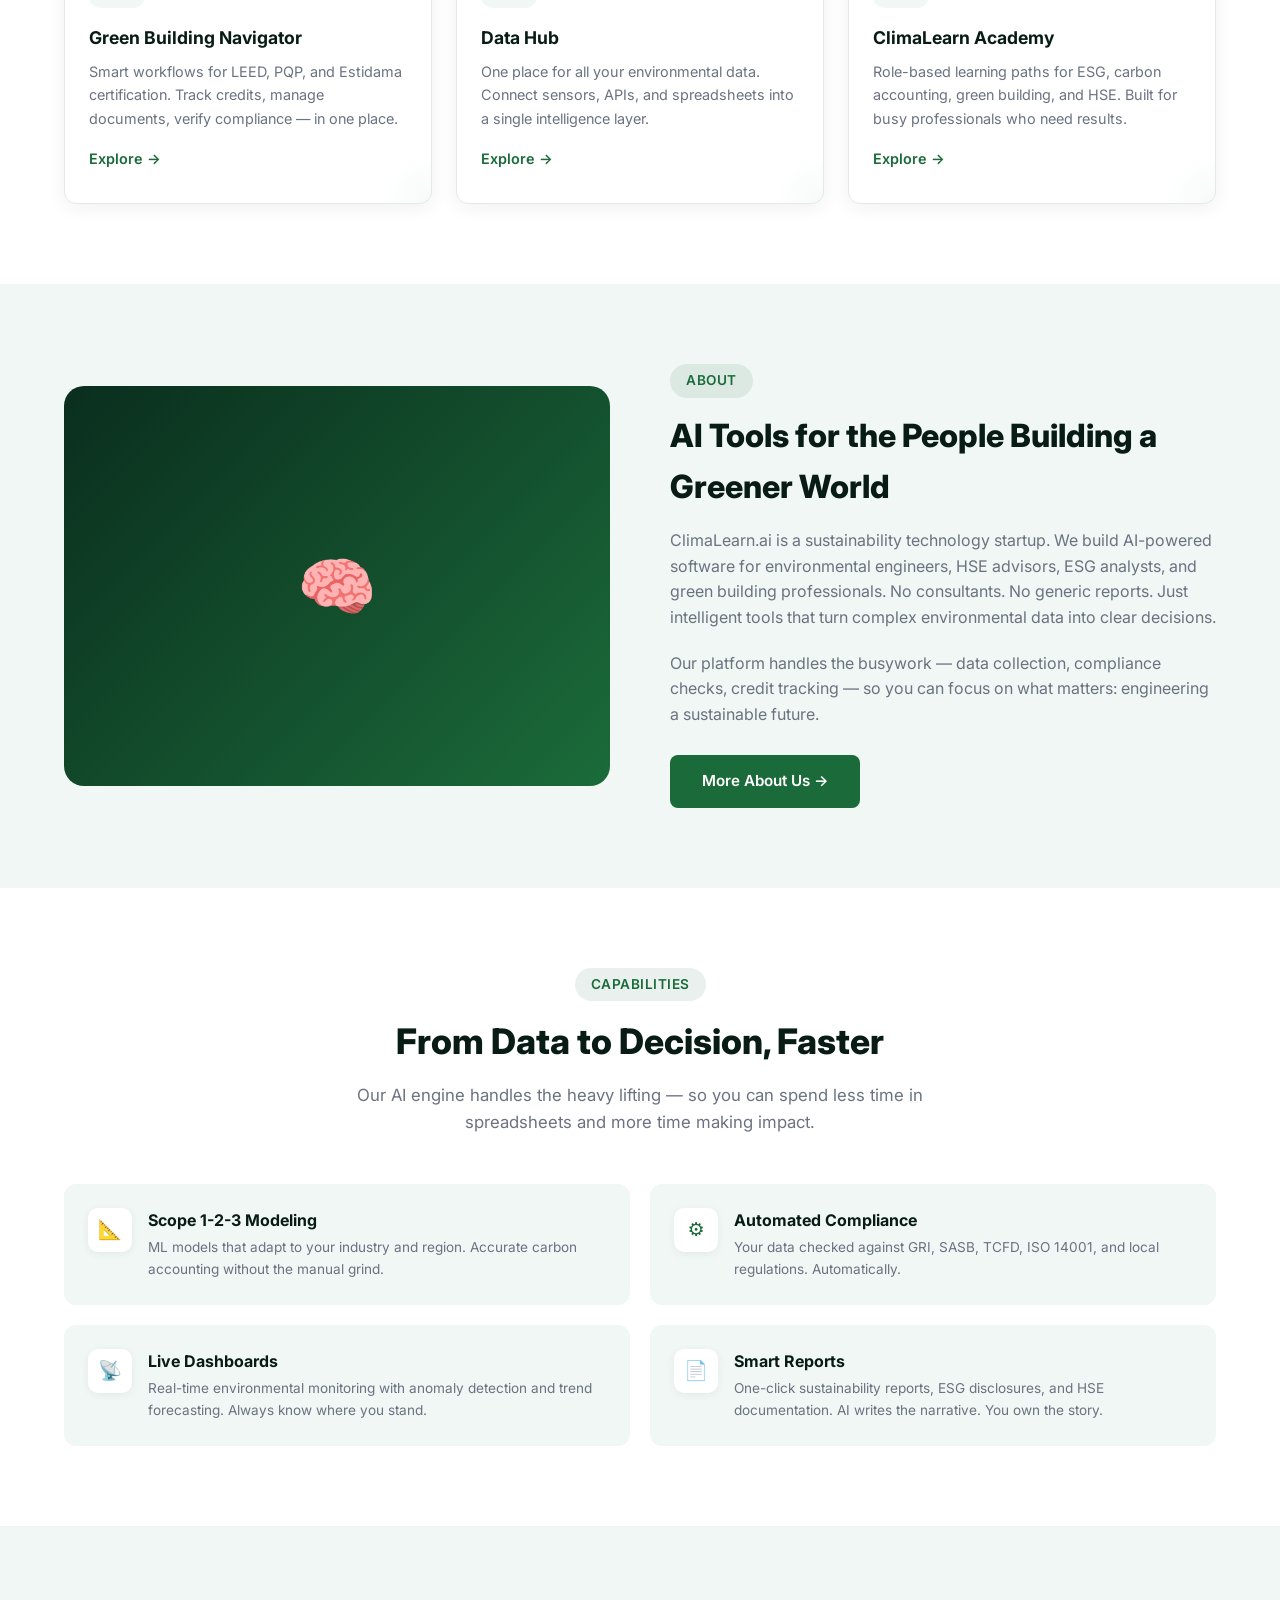
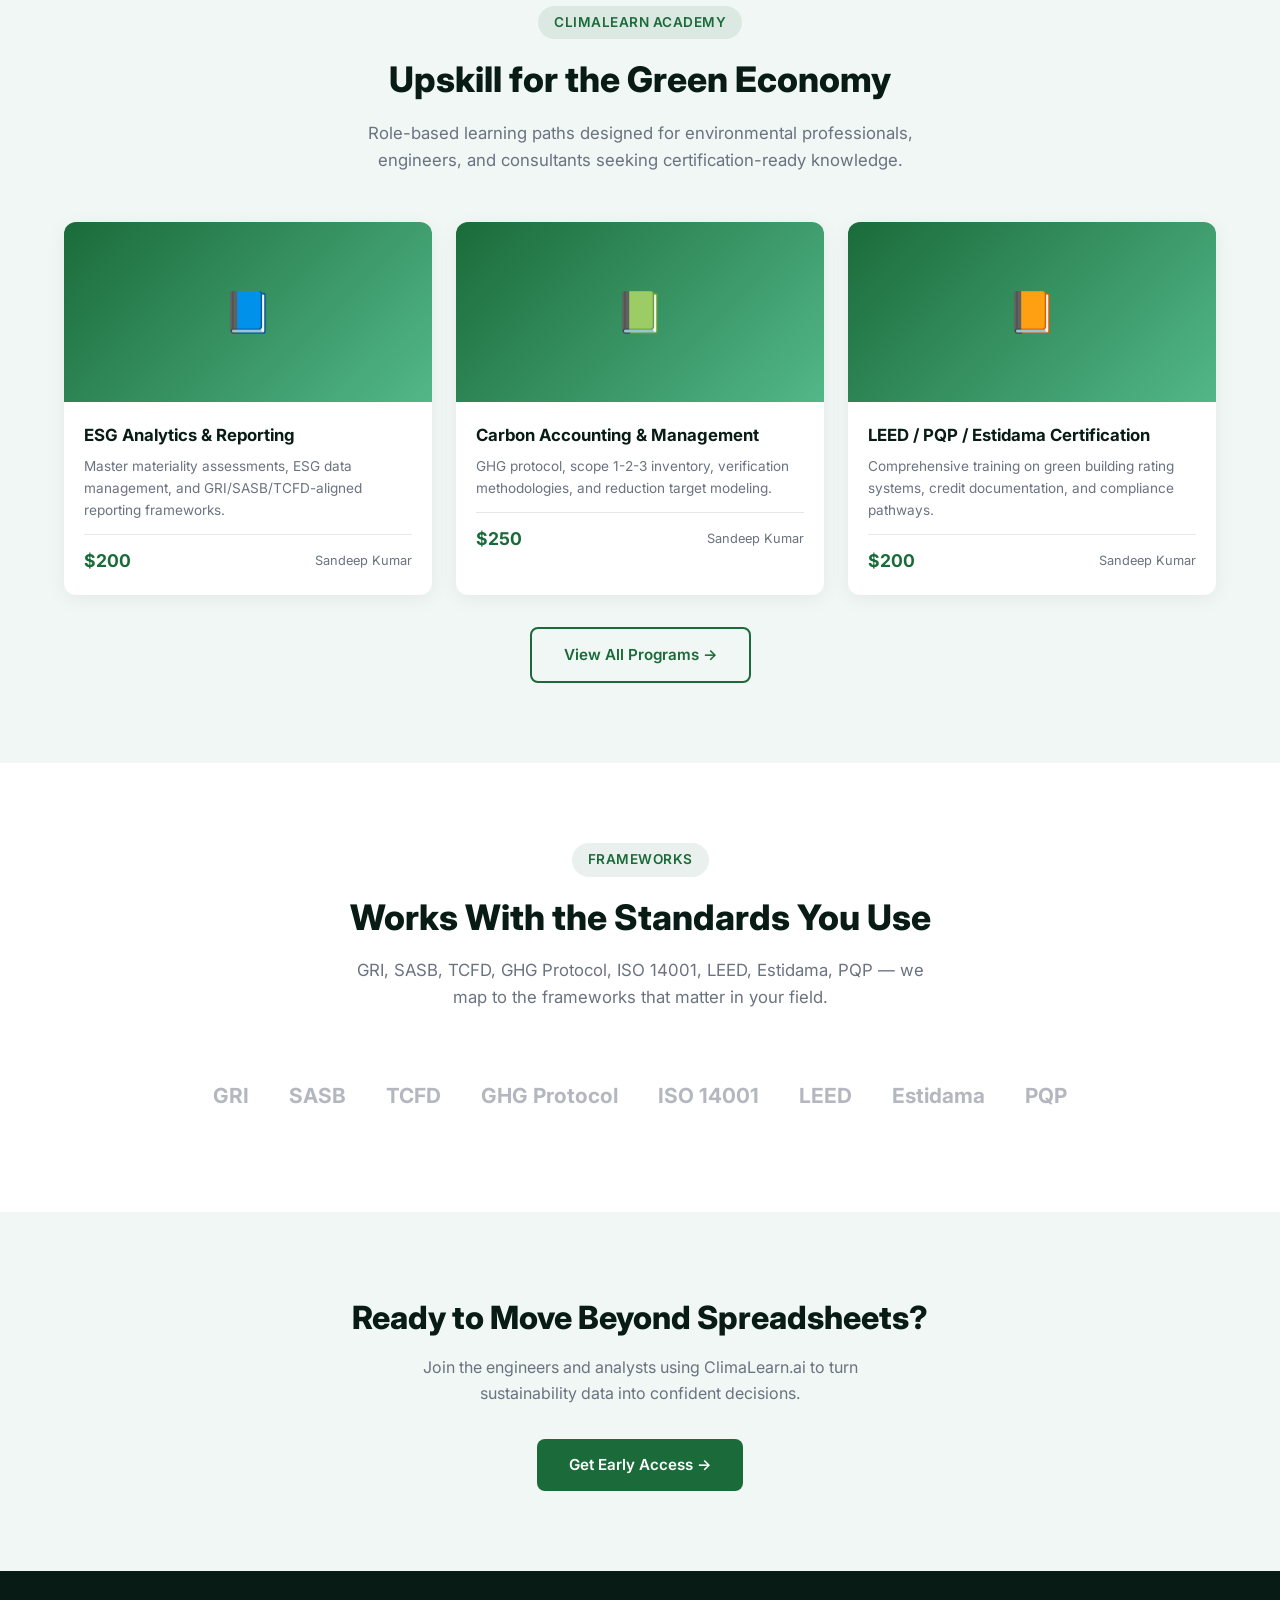
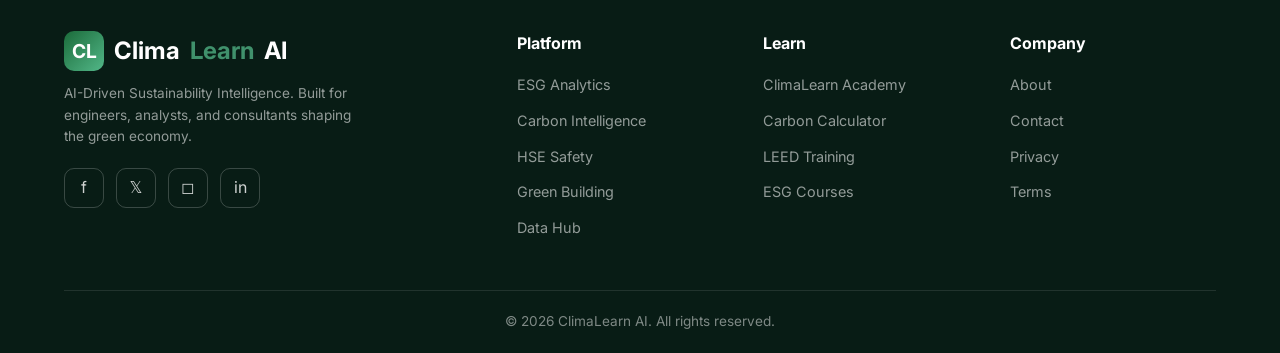
==== commit 024f90fa: "Replace brand name with ClimaLearna.ai in hero, add subtitle" ====
--- a/index.html
+++ b/index.html
@@ -33,7 +33,7 @@
       <div class="hero-content">
         <span class="hero-tag">AI-Powered Sustainability Platform</span>
         <h1>Intelligent Insights.<br><span class="text-green">Sustainable Future.</span></h1>
-        <p>ClimaLearn.ai empowers ESG, HSE, and Environmental professionals with AI-driven analytics, real-time data and actionable insights.</p>
+        <p><strong style="color:#1A2436;">ClimaLearna</strong><span style="color:#23A047;">.ai</span> empowers ESG, HSE, and Environmental professionals with AI-driven analytics, real-time data and actionable insights.<br><span style="font-size:0.85rem;color:#71717A;">AI for ESG, HSE &amp; Sustainability Intelligence</span></p>
         <div class="hero-buttons">
           <a href="carbon-calculator.html" class="btn-primary">Get Started</a>
           <a href="services.html" class="btn-outline-custom">Explore Platform →</a>
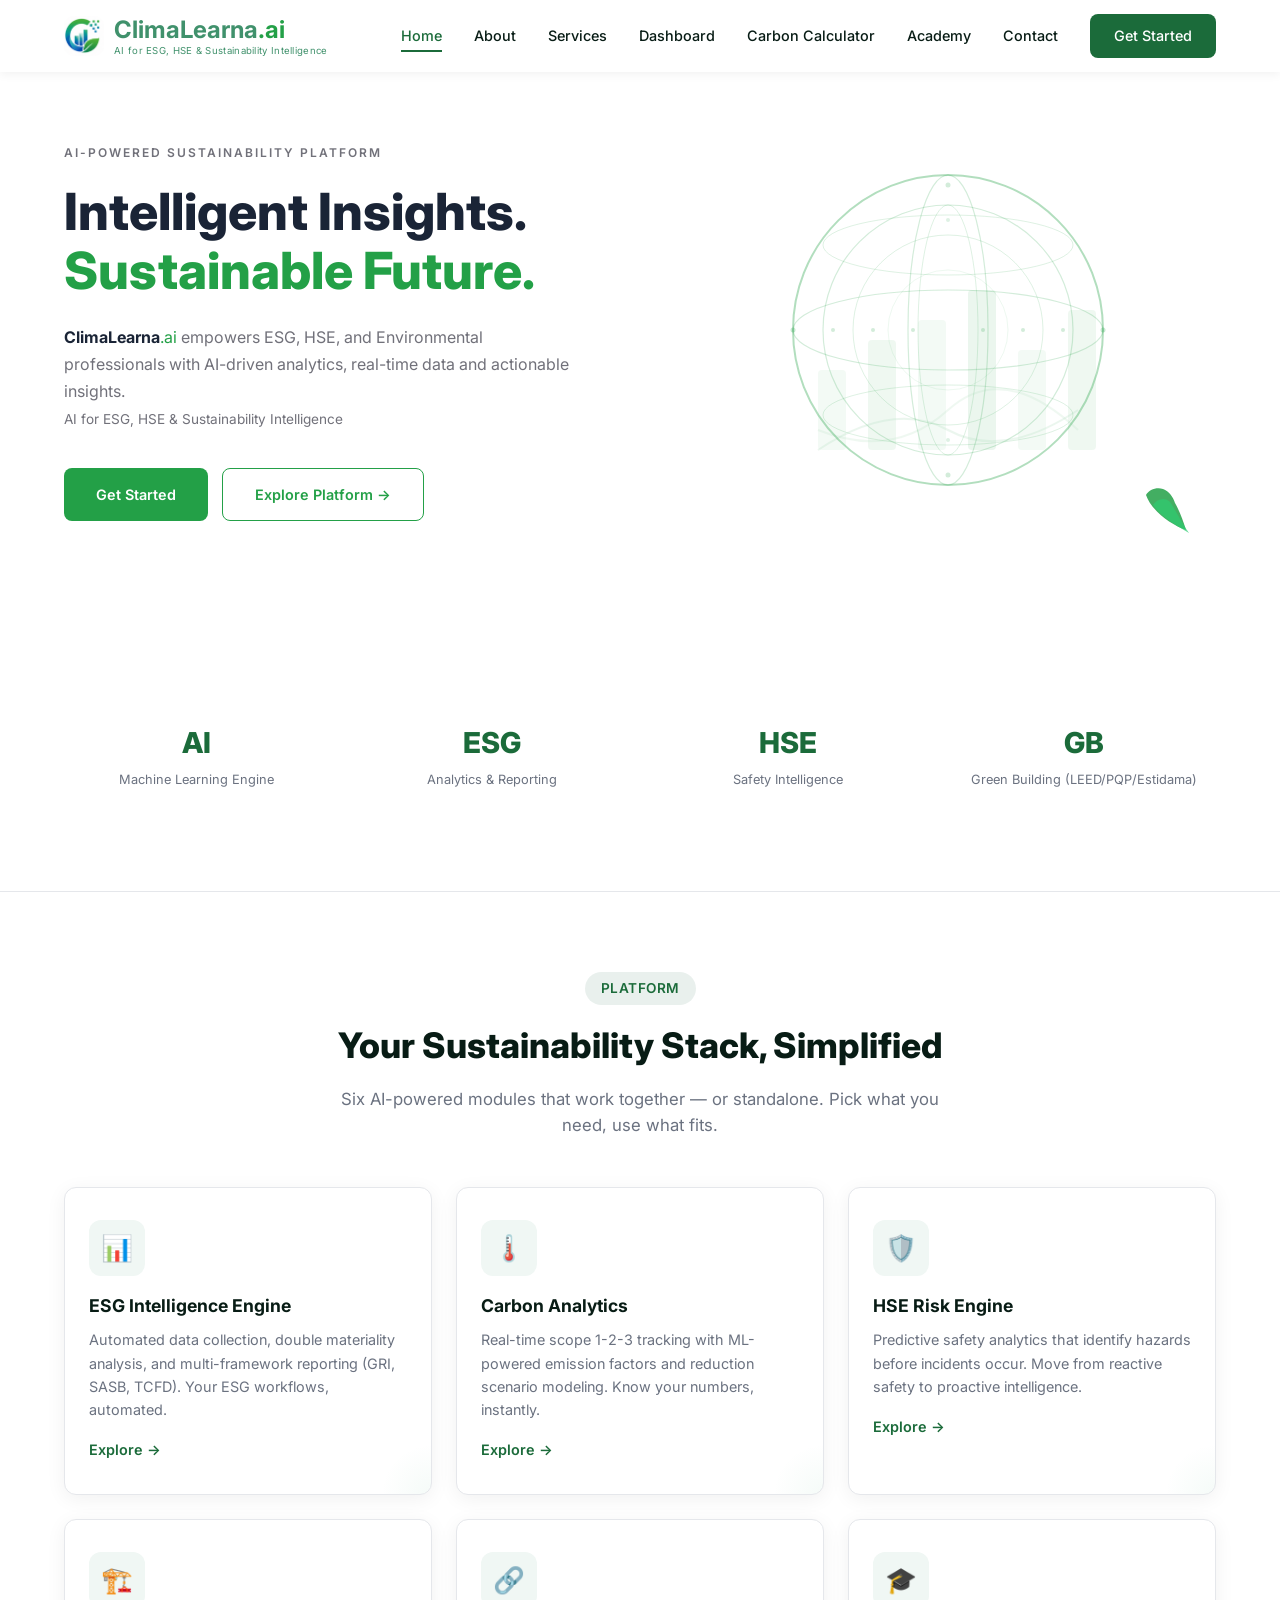
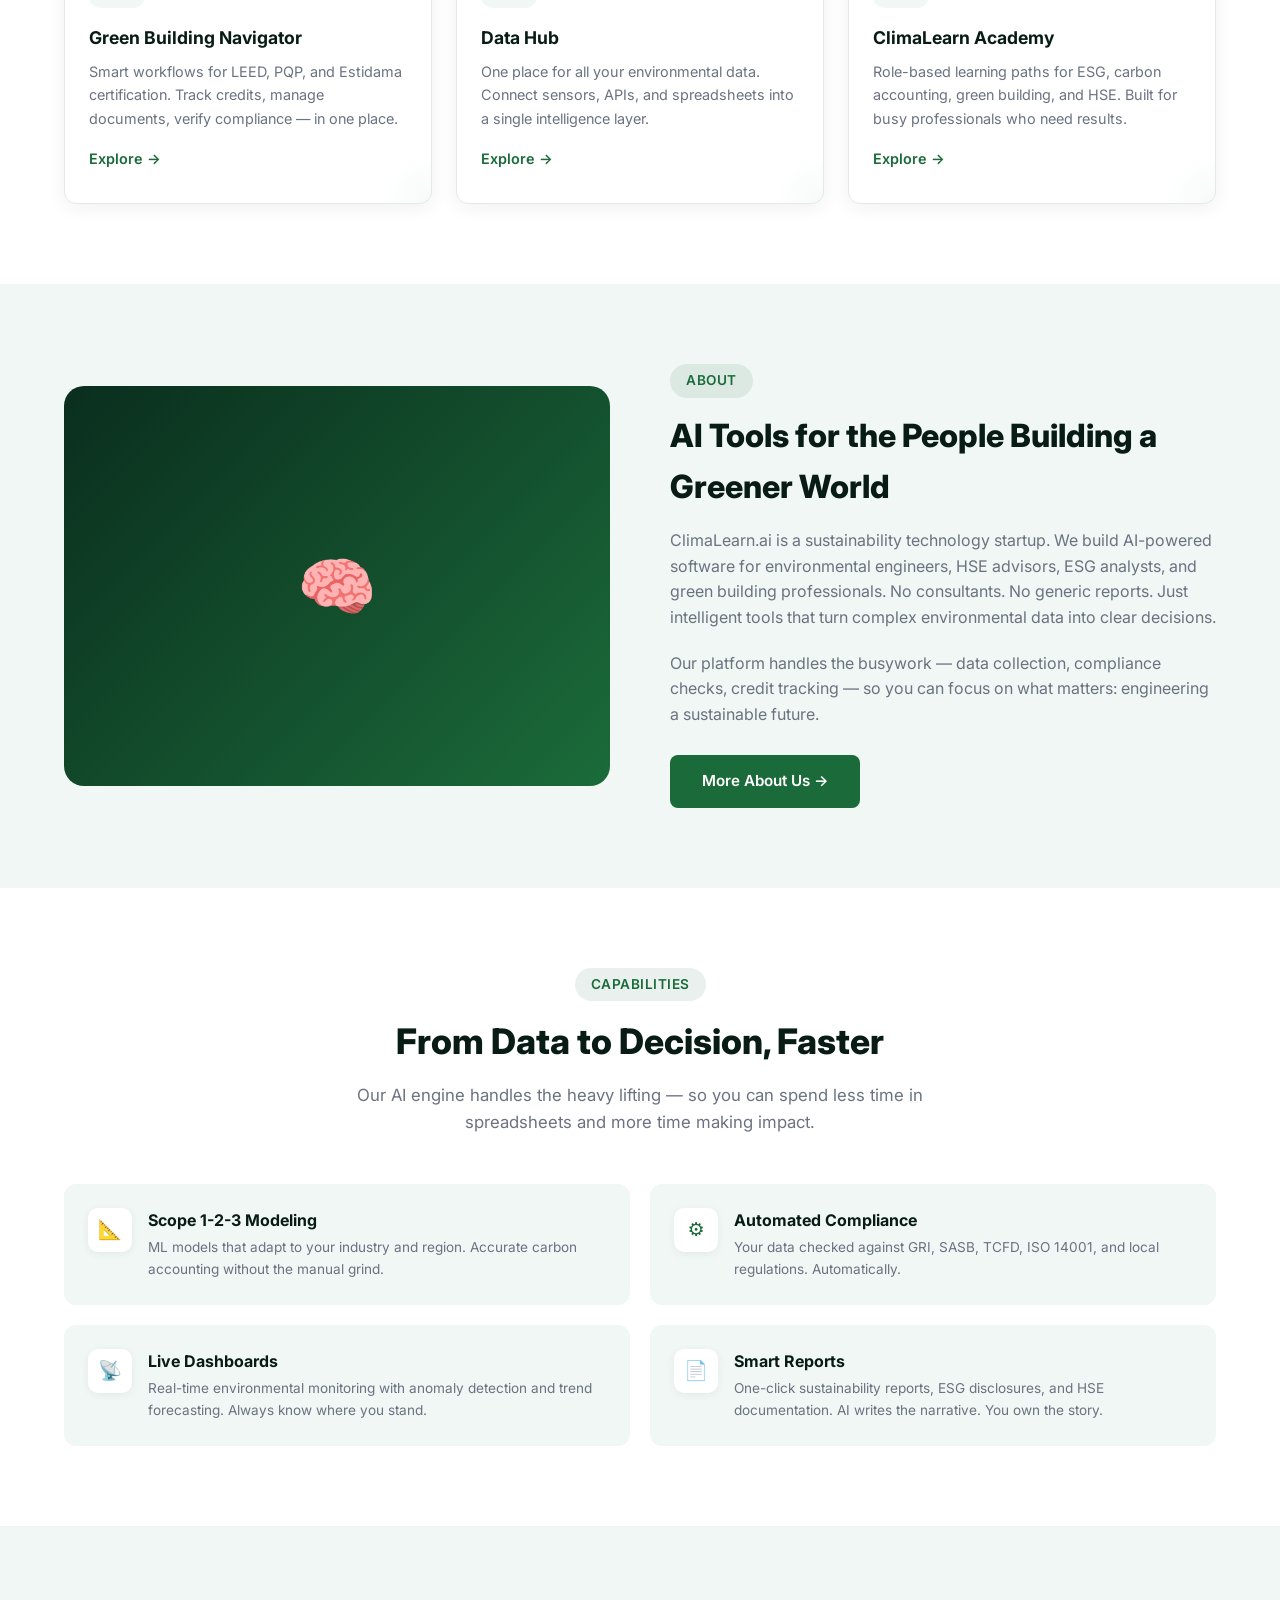
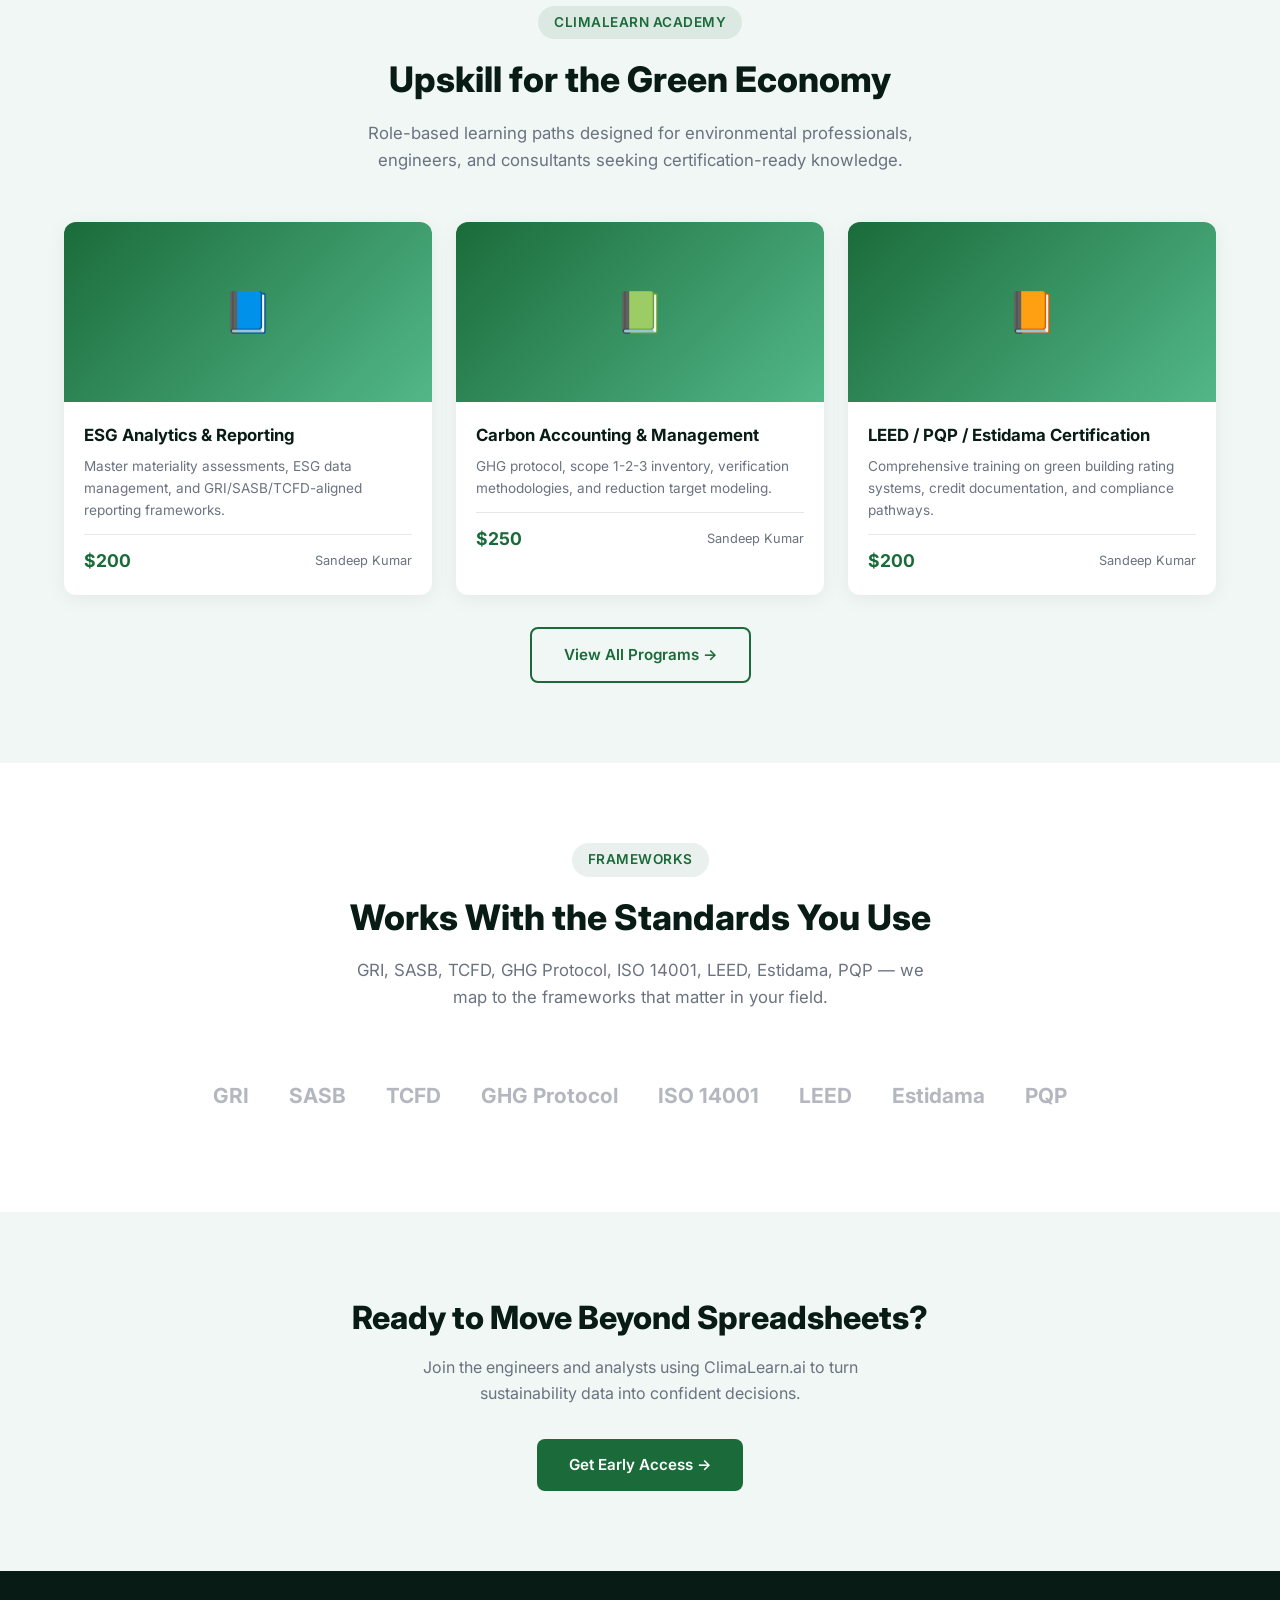
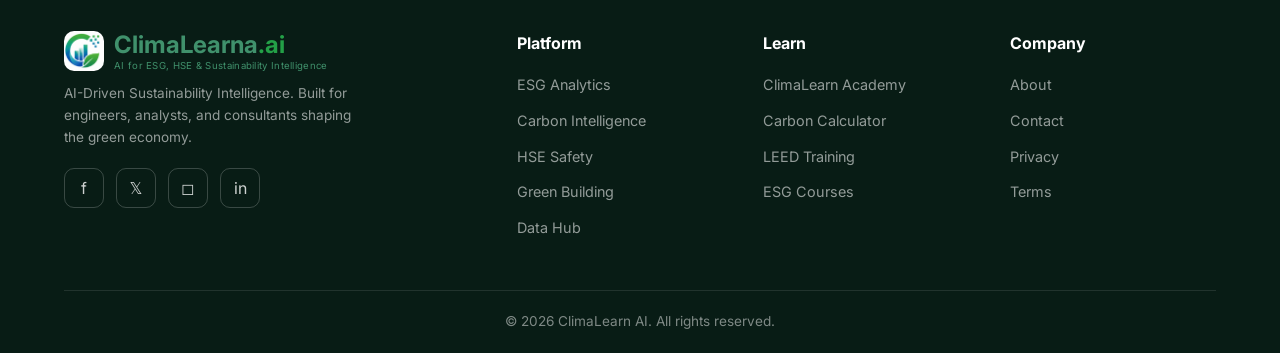
==== commit c0329c1e: "Add logo image to header/footer, rebrand to ClimaLearna.ai with tagline" ====
--- a/index.html
+++ b/index.html
@@ -11,8 +11,11 @@
   <header class="header">
     <div class="container header-inner">
       <a href="index.html" class="logo">
-        <div class="logo-icon">CL</div>
-        Clima<span>Learn</span> AI
+        <img src="images/logo.png" alt="ClimaLearna.ai" class="logo-img">
+        <span class="logo-text">
+          <span class="logo-brand">ClimaLearna<span class="ai-dot">.ai</span></span>
+          <span class="logo-tagline">AI for ESG, HSE &amp; Sustainability Intelligence</span>
+        </span>
       </a>
       <button class="mobile-toggle">☰</button>
       <nav class="nav">
@@ -302,8 +305,11 @@
       <div class="footer-grid">
         <div class="footer-brand">
           <a href="index.html" class="logo">
-            <div class="logo-icon">CL</div>
-            Clima<span>Learn</span> AI
+            <img src="images/logo.png" alt="ClimaLearna.ai" class="logo-img">
+            <span class="logo-text">
+              <span class="logo-brand">ClimaLearna<span class="ai-dot">.ai</span></span>
+              <span class="logo-tagline">AI for ESG, HSE &amp; Sustainability Intelligence</span>
+            </span>
           </a>
           <p style="font-size:0.85rem;opacity:0.7;max-width:300px;">AI-Driven Sustainability Intelligence. Built for engineers, analysts, and consultants shaping the green economy.</p>
           <div class="footer-social">
--- a/css/style.css
+++ b/css/style.css
@@ -82,6 +82,38 @@
   font-size: 1.5rem;
   font-weight: 700;
   color: var(--primary-dark);
+  text-decoration: none;
+}
+
+.logo-img {
+  width: 40px;
+  height: 40px;
+  border-radius: 10px;
+  object-fit: cover;
+}
+
+.logo-text {
+  display: flex;
+  flex-direction: column;
+  line-height: 1.2;
+}
+
+.logo-brand {
+  font-size: 1.5rem;
+  font-weight: 700;
+  color: #1A2436;
+}
+
+.logo-brand .ai-dot {
+  color: #23A047;
+}
+
+.logo-tagline {
+  font-size: 0.6rem;
+  color: #71717A;
+  font-weight: 400;
+  letter-spacing: 0.3px;
+  white-space: nowrap;
 }
 
 .logo-icon {
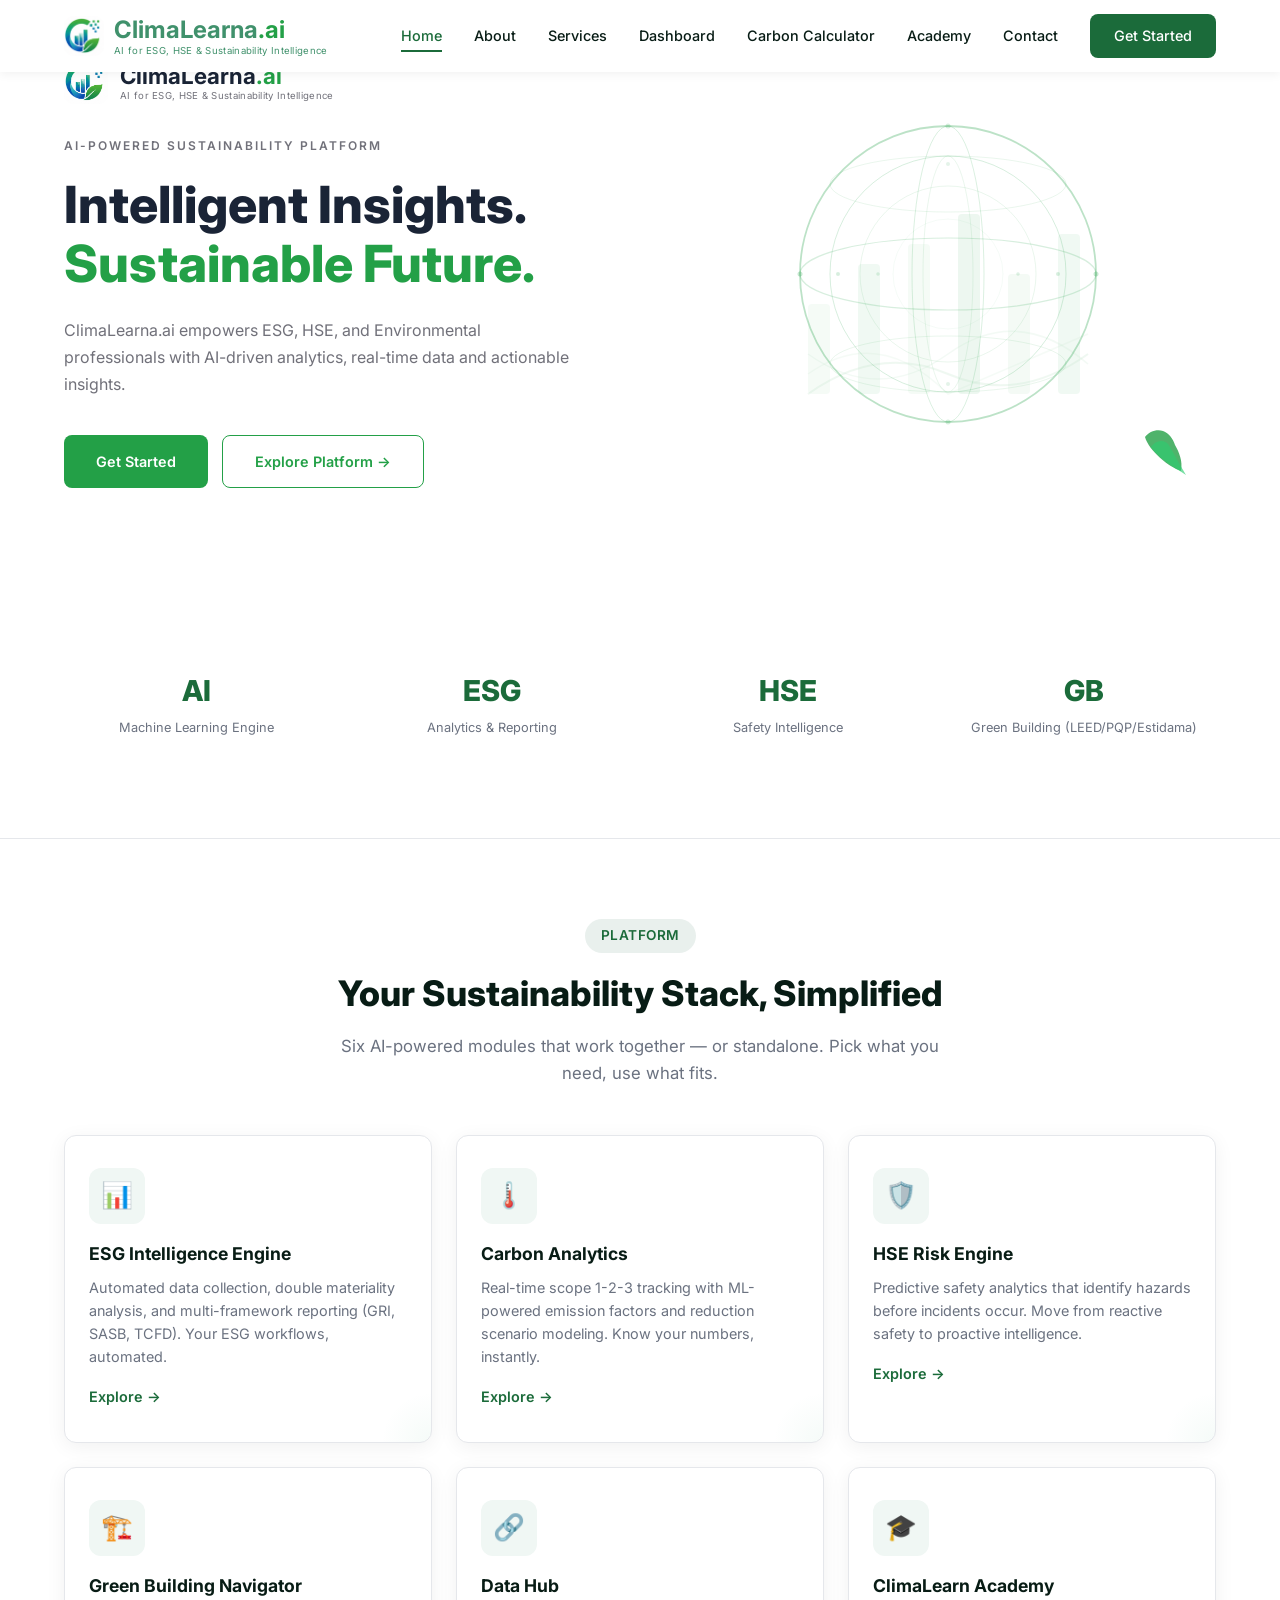
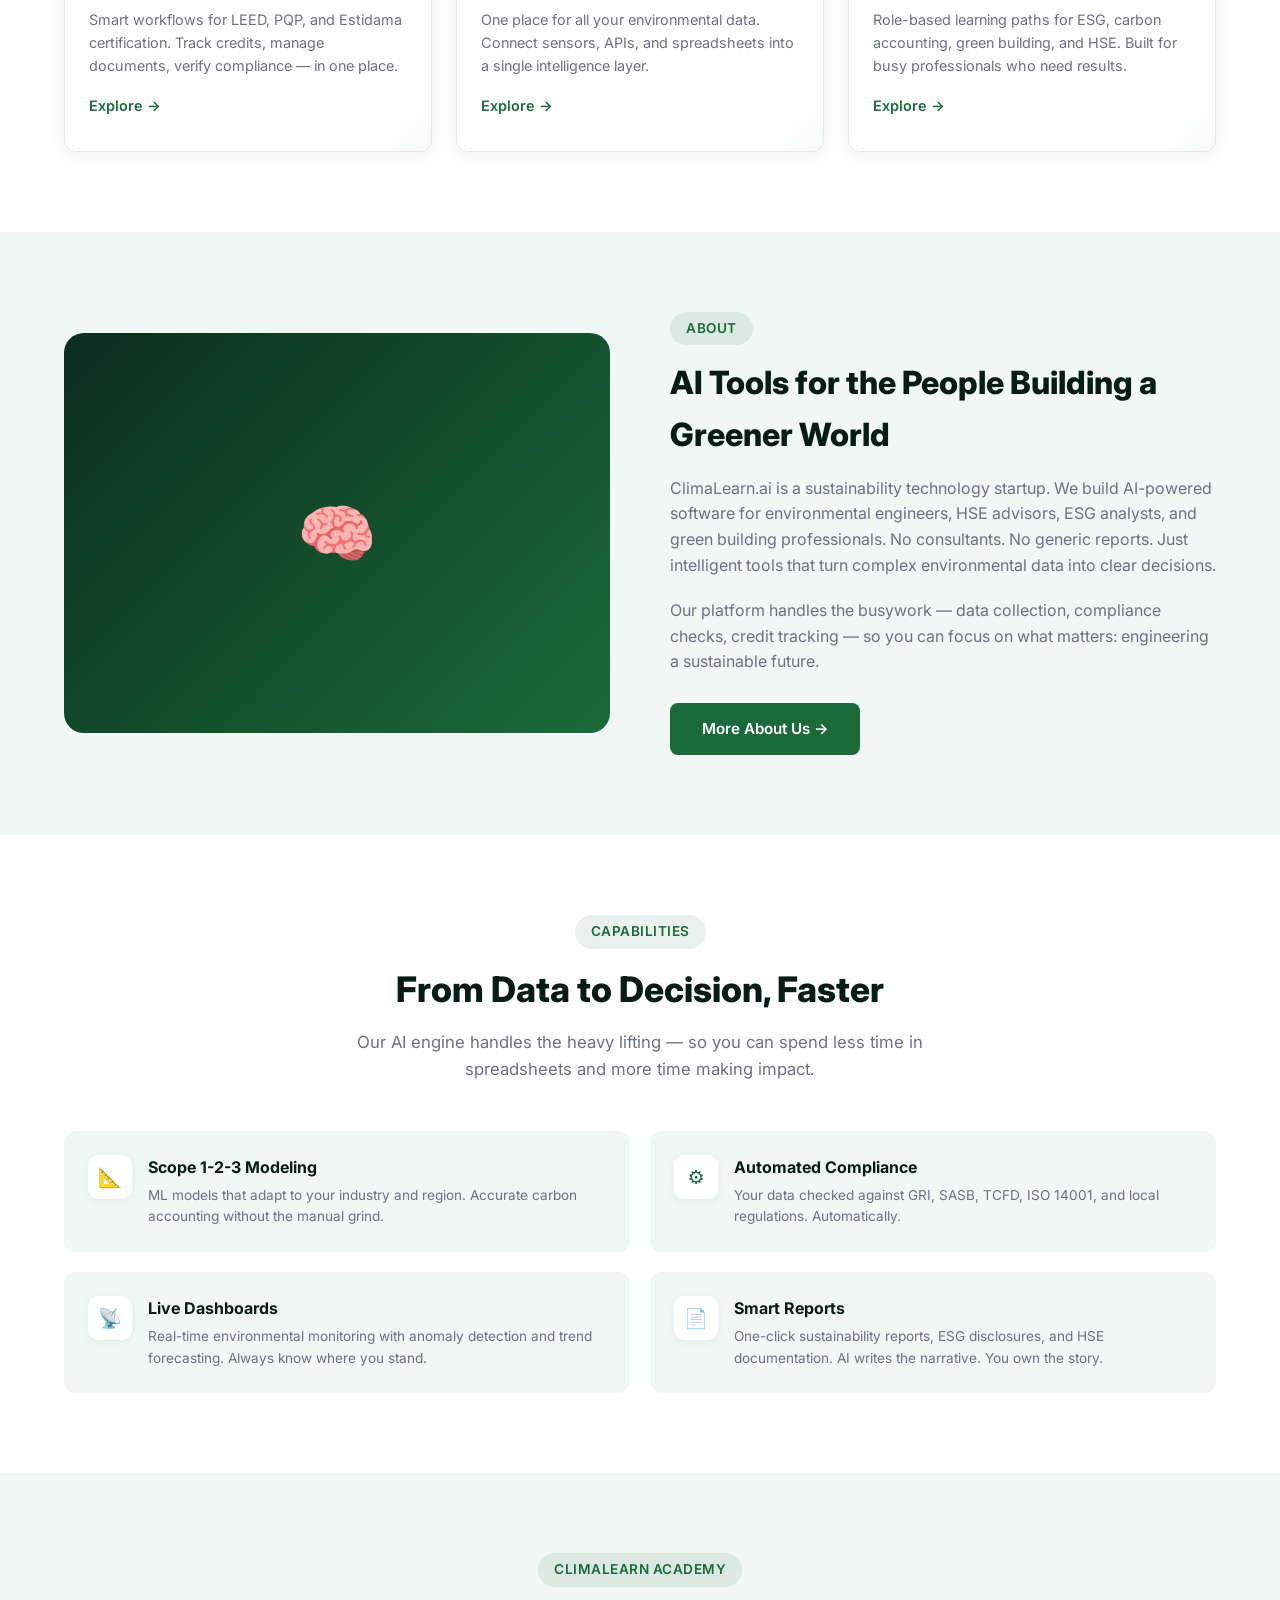
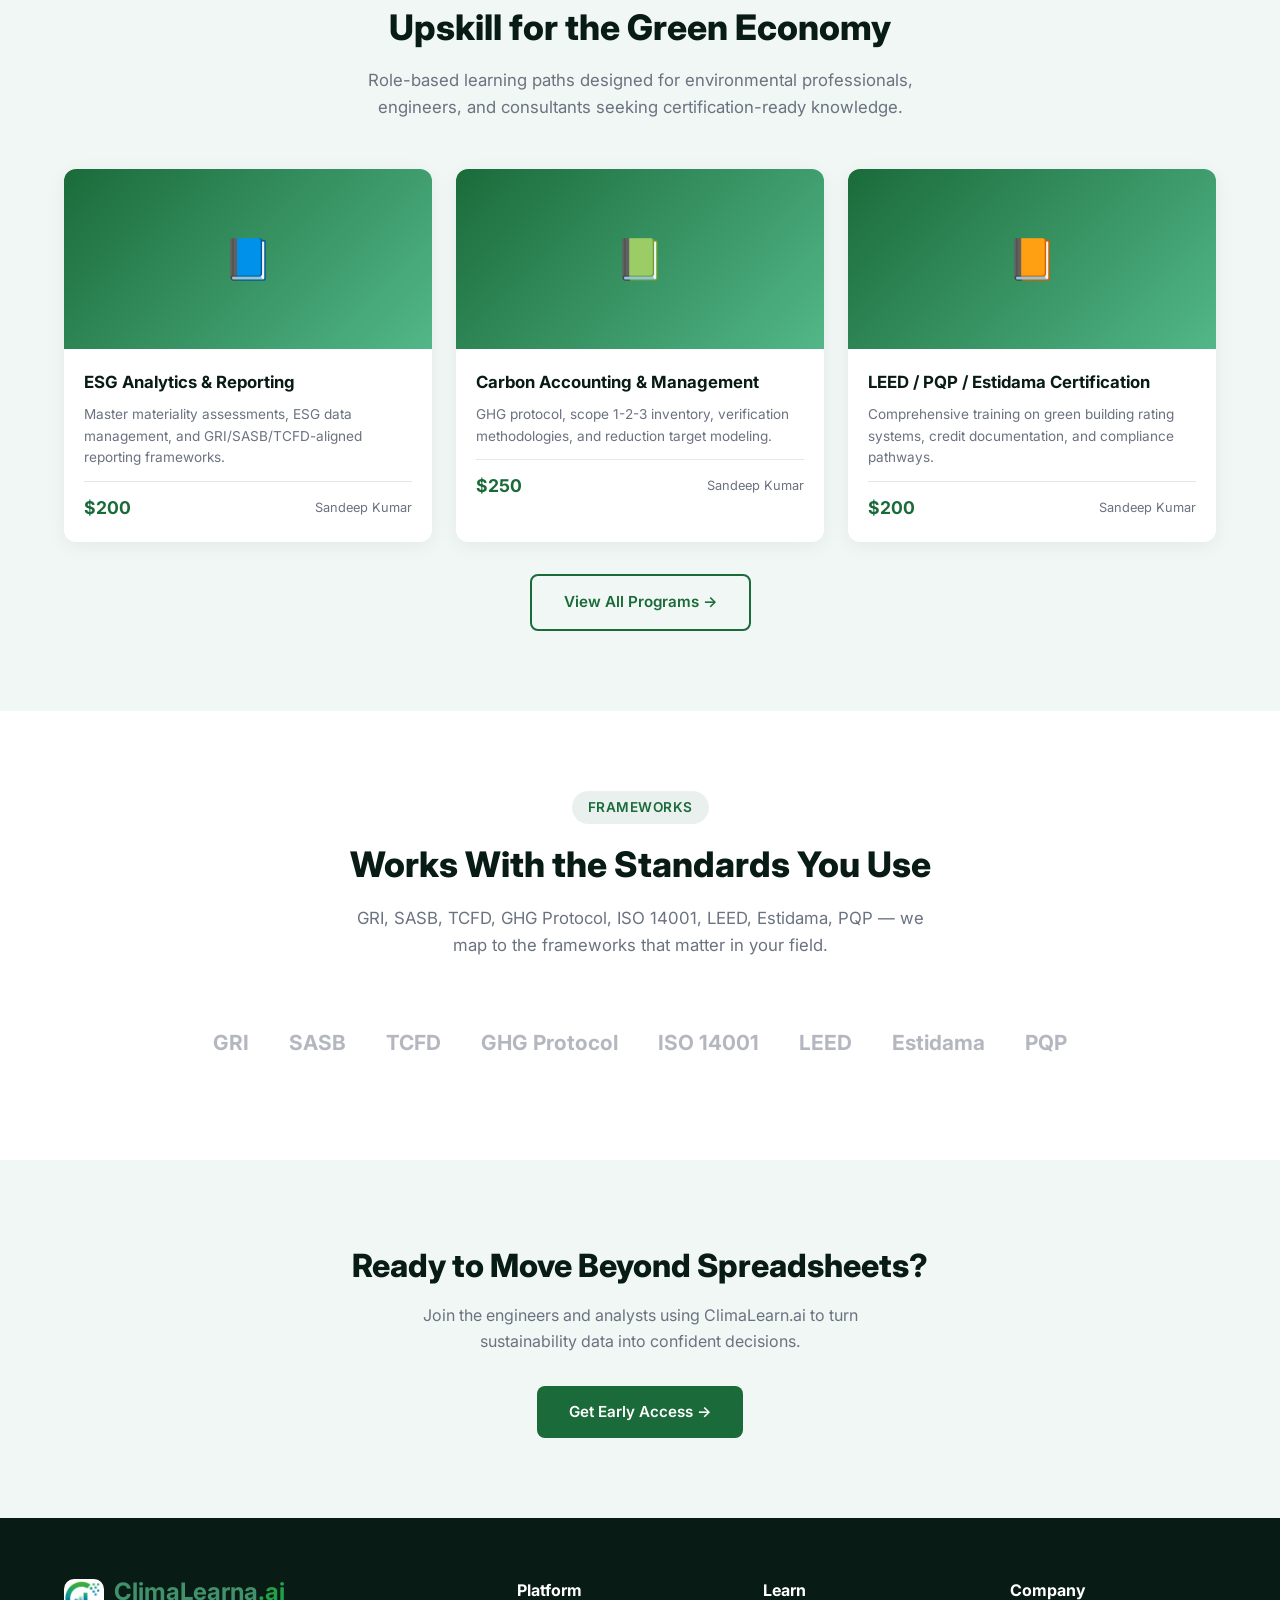
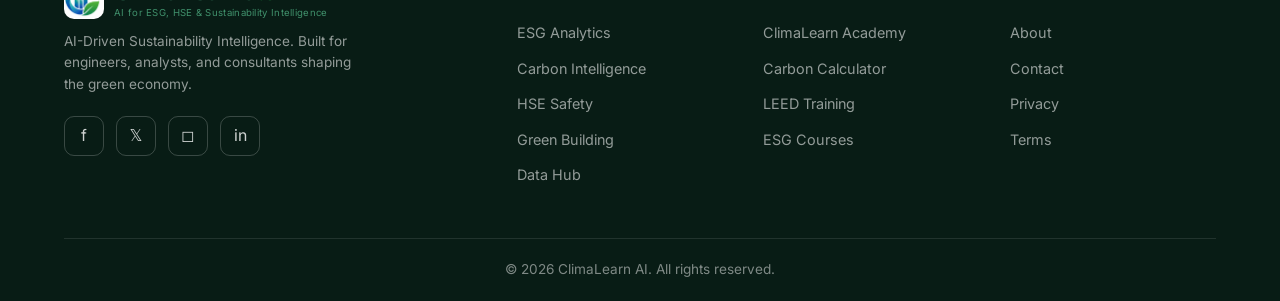
==== commit 9836a1f8: "Redesign hero: add logo branding block, refined globe SVG, cleaner layout" ====
--- a/index.html
+++ b/index.html
@@ -34,9 +34,18 @@
   <section class="hero">
     <div class="container">
       <div class="hero-content">
+
+        <div class="hero-brand">
+          <img src="images/logo.png" alt="ClimaLearna.ai" class="hero-brand-img">
+          <span class="hero-brand-text">
+            <span class="hero-brand-name">ClimaLearna<span class="hero-brand-dot">.ai</span></span>
+            <span class="hero-brand-tagline">AI for ESG, HSE &amp; Sustainability Intelligence</span>
+          </span>
+        </div>
+
         <span class="hero-tag">AI-Powered Sustainability Platform</span>
         <h1>Intelligent Insights.<br><span class="text-green">Sustainable Future.</span></h1>
-        <p><strong style="color:#1A2436;">ClimaLearna</strong><span style="color:#23A047;">.ai</span> empowers ESG, HSE, and Environmental professionals with AI-driven analytics, real-time data and actionable insights.<br><span style="font-size:0.85rem;color:#71717A;">AI for ESG, HSE &amp; Sustainability Intelligence</span></p>
+        <p>ClimaLearna.ai empowers ESG, HSE, and Environmental professionals with AI-driven analytics, real-time data and actionable insights.</p>
         <div class="hero-buttons">
           <a href="carbon-calculator.html" class="btn-primary">Get Started</a>
           <a href="services.html" class="btn-outline-custom">Explore Platform →</a>
@@ -46,51 +55,46 @@
 
         <div class="hero-globe-bg">
           <svg viewBox="0 0 420 420" fill="none" xmlns="http://www.w3.org/2000/svg">
-            <rect x="80" y="250" width="28" height="80" rx="4" fill="#23A047" opacity="0.15"/>
-            <rect x="130" y="220" width="28" height="110" rx="4" fill="#23A047" opacity="0.2"/>
-            <rect x="180" y="200" width="28" height="130" rx="4" fill="#23A047" opacity="0.15"/>
-            <rect x="230" y="170" width="28" height="160" rx="4" fill="#23A047" opacity="0.25"/>
-            <rect x="280" y="230" width="28" height="100" rx="4" fill="#23A047" opacity="0.15"/>
-            <rect x="330" y="190" width="28" height="140" rx="4" fill="#23A047" opacity="0.2"/>
-            <path d="M80 330 Q155 280 210 310 Q265 340 340 290" stroke="#23A047" stroke-width="2" fill="none" opacity="0.25"/>
-            <path d="M80 310 Q155 340 210 290 Q265 240 340 310" stroke="#23A047" stroke-width="2" fill="none" opacity="0.2"/>
+            <rect x="70" y="240" width="22" height="90" rx="4" fill="#23A047" opacity="0.12"/>
+            <rect x="120" y="200" width="22" height="130" rx="4" fill="#23A047" opacity="0.18"/>
+            <rect x="170" y="180" width="22" height="150" rx="4" fill="#23A047" opacity="0.12"/>
+            <rect x="220" y="150" width="22" height="180" rx="4" fill="#23A047" opacity="0.22"/>
+            <rect x="270" y="210" width="22" height="120" rx="4" fill="#23A047" opacity="0.14"/>
+            <rect x="320" y="170" width="22" height="160" rx="4" fill="#23A047" opacity="0.18"/>
+            <path d="M70 330 Q140 280 210 310 Q280 340 350 290" stroke="#23A047" stroke-width="2" fill="none" opacity="0.2"/>
+            <path d="M70 290 Q140 340 210 290 Q280 240 350 300" stroke="#23A047" stroke-width="1.5" fill="none" opacity="0.15"/>
+            <path d="M70 310 Q140 260 210 330 Q280 300 350 270" stroke="#23A047" stroke-width="1.5" fill="none" opacity="0.12"/>
           </svg>
         </div>
 
         <div class="hero-globe">
           <svg viewBox="0 0 420 420" fill="none" xmlns="http://www.w3.org/2000/svg">
-            <circle cx="210" cy="210" r="155" stroke="#23A047" stroke-width="2" fill="none" opacity="0.35"/>
-            <circle cx="210" cy="210" r="125" stroke="#23A047" stroke-width="1.2" fill="none" opacity="0.2"/>
-            <circle cx="210" cy="210" r="95" stroke="#23A047" stroke-width="1" fill="none" opacity="0.15"/>
-            <circle cx="210" cy="210" r="60" stroke="#23A047" stroke-width="0.8" fill="none" opacity="0.1"/>
-            <!-- Latitude lines -->
-            <ellipse cx="210" cy="125" rx="125" ry="30" stroke="#23A047" stroke-width="1" fill="none" opacity="0.15"/>
-            <ellipse cx="210" cy="210" rx="155" ry="40" stroke="#23A047" stroke-width="1.2" fill="none" opacity="0.2"/>
-            <ellipse cx="210" cy="295" rx="125" ry="30" stroke="#23A047" stroke-width="1" fill="none" opacity="0.15"/>
-            <!-- Longitude lines -->
-            <ellipse cx="210" cy="210" rx="40" ry="155" stroke="#23A047" stroke-width="1.2" fill="none" opacity="0.2"/>
-            <ellipse cx="210" cy="210" rx="30" ry="125" stroke="#23A047" stroke-width="1" fill="none" opacity="0.15"/>
-            <!-- Grid dots on equator -->
-            <circle cx="55" cy="210" r="2.5" fill="#23A047" opacity="0.25"/>
-            <circle cx="95" cy="210" r="2" fill="#23A047" opacity="0.2"/>
-            <circle cx="135" cy="210" r="2" fill="#23A047" opacity="0.2"/>
-            <circle cx="175" cy="210" r="2" fill="#23A047" opacity="0.2"/>
-            <circle cx="245" cy="210" r="2" fill="#23A047" opacity="0.2"/>
-            <circle cx="285" cy="210" r="2" fill="#23A047" opacity="0.2"/>
-            <circle cx="325" cy="210" r="2" fill="#23A047" opacity="0.2"/>
-            <circle cx="365" cy="210" r="2.5" fill="#23A047" opacity="0.25"/>
-            <!-- Grid dots top -->
-            <circle cx="210" cy="65" r="2.5" fill="#23A047" opacity="0.2"/>
-            <circle cx="210" cy="100" r="2" fill="#23A047" opacity="0.15"/>
-            <circle cx="210" cy="320" r="2" fill="#23A047" opacity="0.15"/>
-            <circle cx="210" cy="355" r="2.5" fill="#23A047" opacity="0.2"/>
+            <circle cx="210" cy="210" r="148" stroke="#23A047" stroke-width="1.8" fill="none" opacity="0.3"/>
+            <circle cx="210" cy="210" r="118" stroke="#23A047" stroke-width="1" fill="none" opacity="0.18"/>
+            <circle cx="210" cy="210" r="88" stroke="#23A047" stroke-width="0.8" fill="none" opacity="0.12"/>
+            <circle cx="210" cy="210" r="55" stroke="#23A047" stroke-width="0.6" fill="none" opacity="0.08"/>
+            <ellipse cx="210" cy="120" rx="118" ry="28" stroke="#23A047" stroke-width="0.8" fill="none" opacity="0.12"/>
+            <ellipse cx="210" cy="210" rx="148" ry="36" stroke="#23A047" stroke-width="1.2" fill="none" opacity="0.18"/>
+            <ellipse cx="210" cy="300" rx="118" ry="28" stroke="#23A047" stroke-width="0.8" fill="none" opacity="0.12"/>
+            <ellipse cx="210" cy="210" rx="36" ry="148" stroke="#23A047" stroke-width="1" fill="none" opacity="0.16"/>
+            <ellipse cx="210" cy="210" rx="25" ry="118" stroke="#23A047" stroke-width="0.8" fill="none" opacity="0.12"/>
+            <circle cx="62" cy="210" r="2.5" fill="#23A047" opacity="0.25"/>
+            <circle cx="100" cy="210" r="2" fill="#23A047" opacity="0.18"/>
+            <circle cx="140" cy="210" r="1.8" fill="#23A047" opacity="0.15"/>
+            <circle cx="280" cy="210" r="1.8" fill="#23A047" opacity="0.15"/>
+            <circle cx="320" cy="210" r="2" fill="#23A047" opacity="0.18"/>
+            <circle cx="358" cy="210" r="2.5" fill="#23A047" opacity="0.25"/>
+            <circle cx="210" cy="62" r="2.5" fill="#23A047" opacity="0.18"/>
+            <circle cx="210" cy="100" r="2" fill="#23A047" opacity="0.12"/>
+            <circle cx="210" cy="320" r="2" fill="#23A047" opacity="0.12"/>
+            <circle cx="210" cy="358" r="2.5" fill="#23A047" opacity="0.18"/>
           </svg>
         </div>
 
         <div class="hero-leaves">
           <svg viewBox="0 0 90 90" fill="none" xmlns="http://www.w3.org/2000/svg">
-            <path d="M55 75 C40 70 20 55 15 40 C18 35 25 32 32 34 C38 36 42 42 44 48 C48 55 52 65 55 75Z" fill="#23A047" opacity="0.85"/>
-            <path d="M58 78 C48 72 30 62 22 50 C26 44 33 42 38 46 C42 50 46 60 58 78Z" fill="#2ecc71" opacity="0.7"/>
+            <path d="M50 72 C38 68 18 52 14 38 C18 33 25 30 32 32 C38 34 42 40 44 46 C48 53 52 62 50 72Z" fill="#23A047" opacity="0.8"/>
+            <path d="M55 76 C46 70 28 60 20 48 C24 42 31 40 36 44 C40 48 44 58 55 76Z" fill="#2ecc71" opacity="0.65"/>
           </svg>
         </div>
 
--- a/css/style.css
+++ b/css/style.css
@@ -199,7 +199,7 @@
 
 /* Hero */
 .hero {
-  padding: 120px 0 80px;
+  padding: 60px 0 80px;
   background: #FFFFFF;
   position: relative;
   overflow: hidden;
@@ -212,6 +212,44 @@
   align-items: center;
   position: relative;
   z-index: 1;
+}
+
+.hero-brand {
+  display: flex;
+  align-items: center;
+  gap: 12px;
+  margin-bottom: 28px;
+}
+
+.hero-brand-img {
+  width: 44px;
+  height: 44px;
+  border-radius: 10px;
+  object-fit: cover;
+}
+
+.hero-brand-text {
+  display: flex;
+  flex-direction: column;
+  line-height: 1.2;
+}
+
+.hero-brand-name {
+  font-size: 1.4rem;
+  font-weight: 700;
+  color: #1A2436;
+}
+
+.hero-brand-dot {
+  color: #23A047;
+}
+
+.hero-brand-tagline {
+  font-size: 0.6rem;
+  color: #71717A;
+  font-weight: 400;
+  letter-spacing: 0.3px;
+  white-space: nowrap;
 }
 
 .hero-tag {
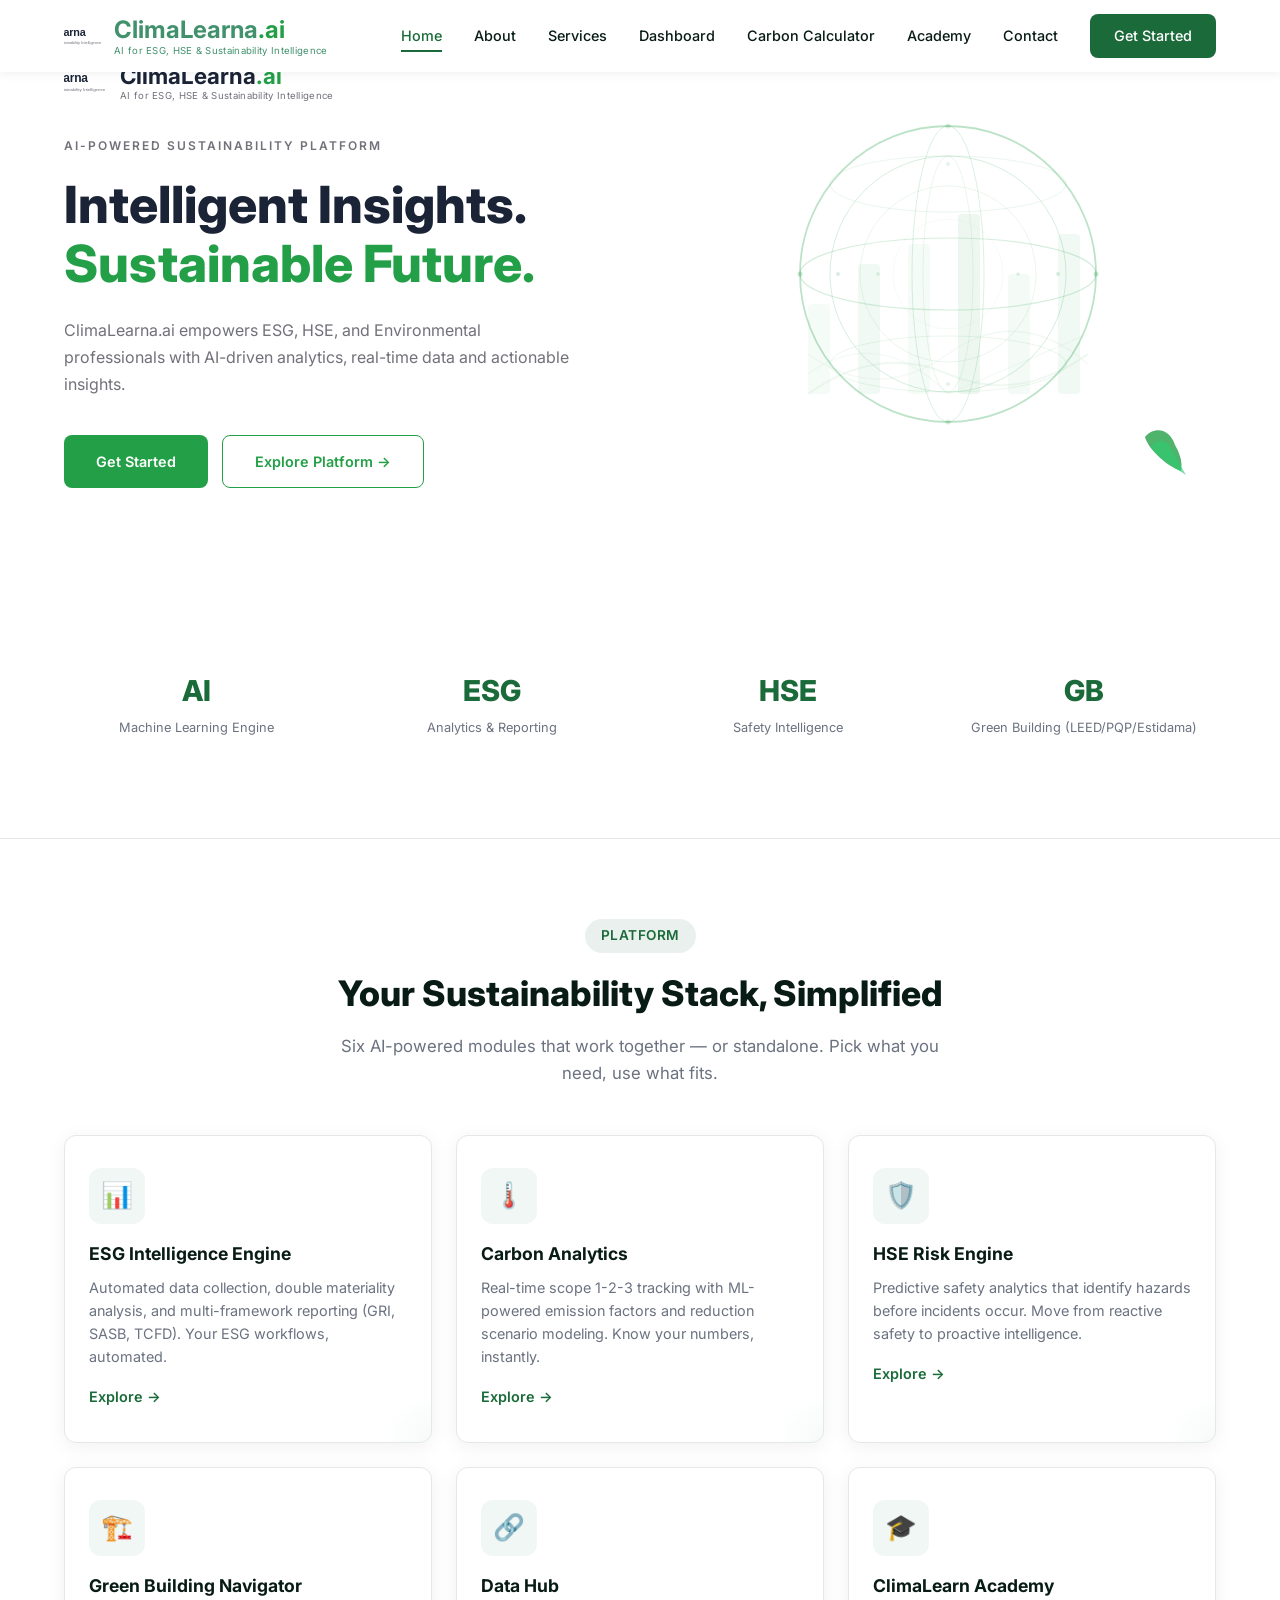
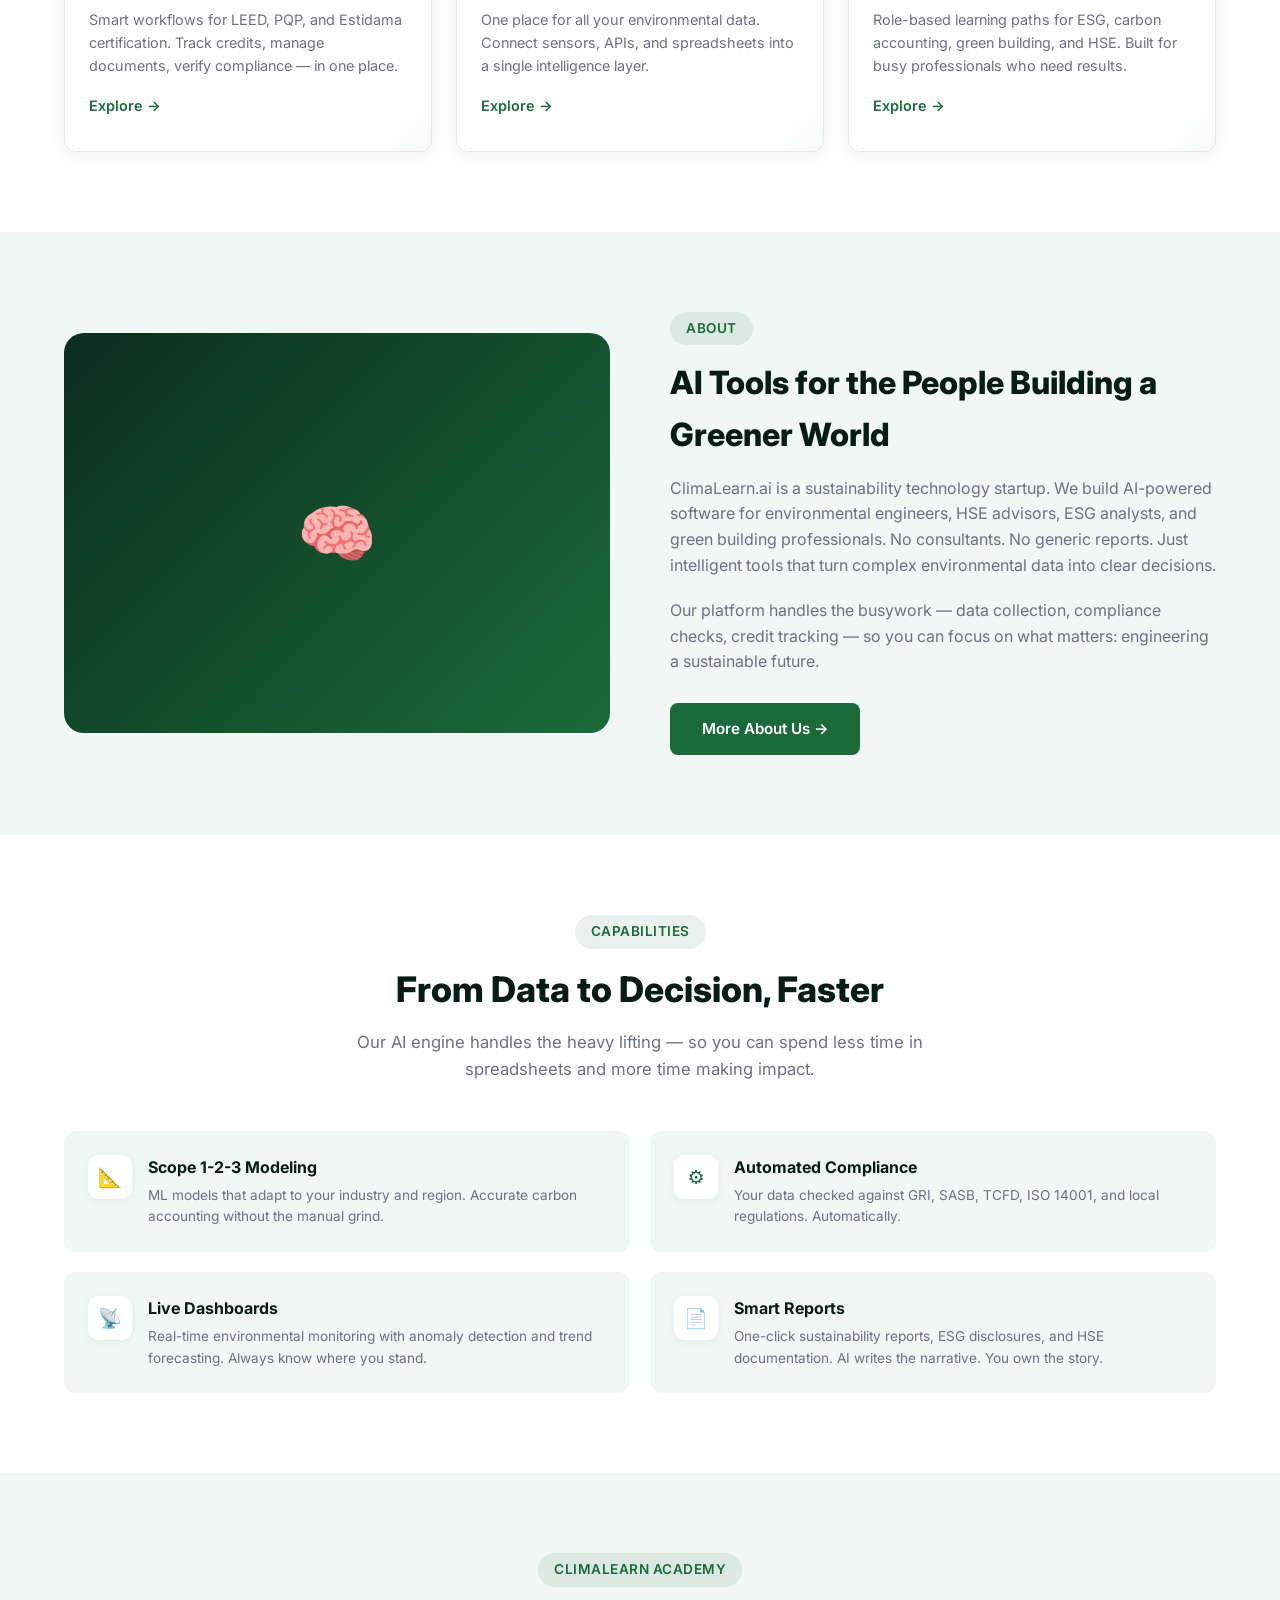
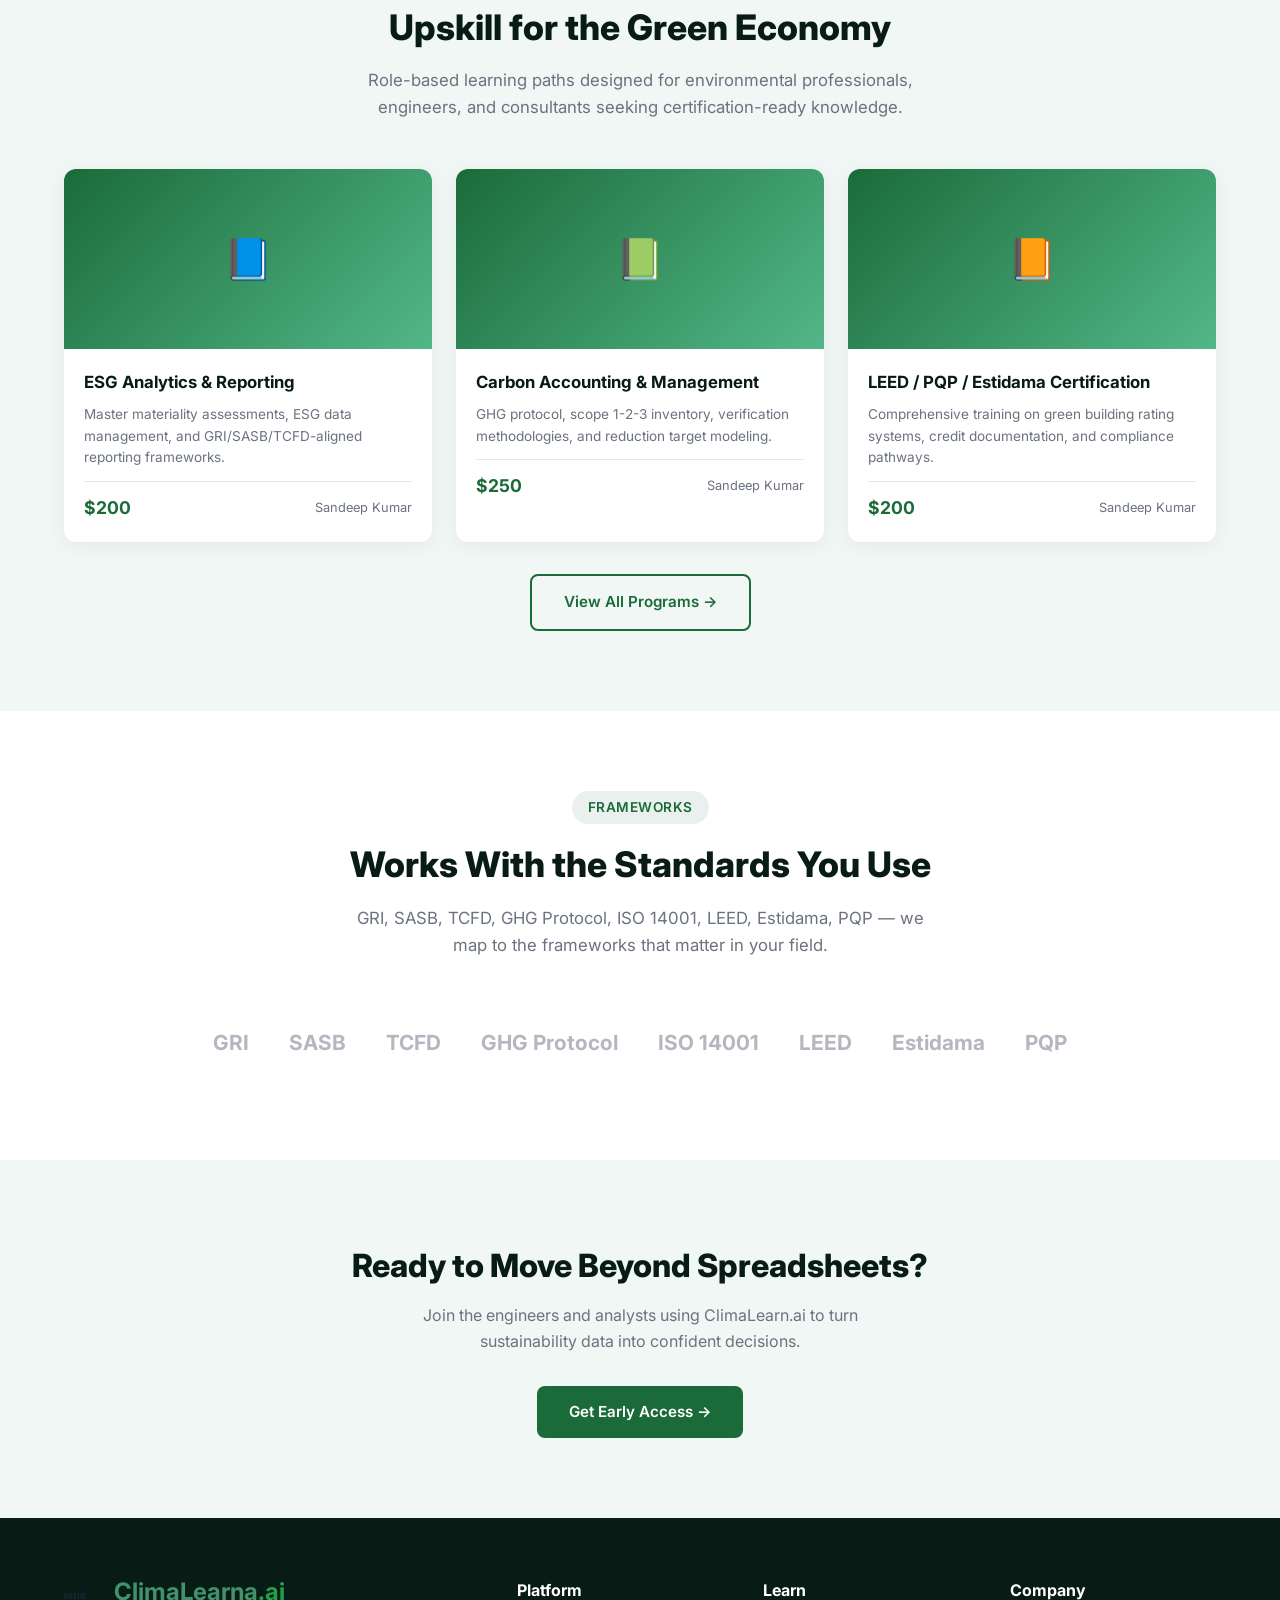
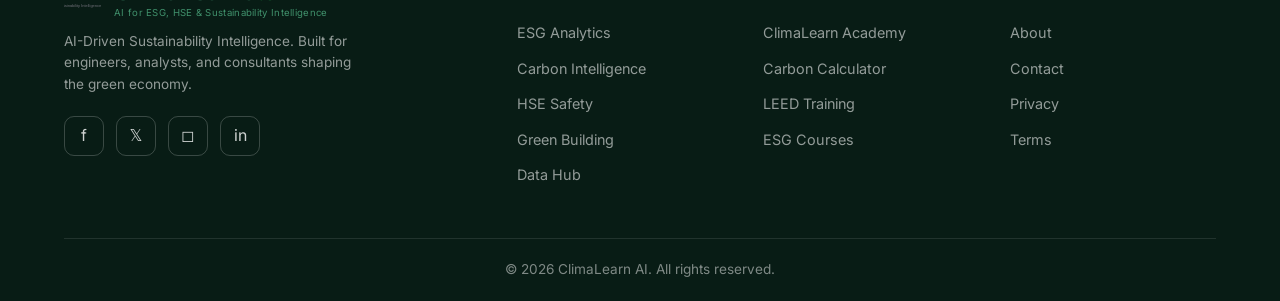
==== commit ec487e1c: "Create vector SVG logo: green circle icon with leaf/network, ClimaLearna.ai typography, tagline" ====
--- a/index.html
+++ b/index.html
@@ -11,7 +11,7 @@
   <header class="header">
     <div class="container header-inner">
       <a href="index.html" class="logo">
-        <img src="images/logo.png" alt="ClimaLearna.ai" class="logo-img">
+        <img src="images/logo.svg" alt="ClimaLearna.ai" class="logo-img">
         <span class="logo-text">
           <span class="logo-brand">ClimaLearna<span class="ai-dot">.ai</span></span>
           <span class="logo-tagline">AI for ESG, HSE &amp; Sustainability Intelligence</span>
@@ -36,7 +36,7 @@
       <div class="hero-content">
 
         <div class="hero-brand">
-          <img src="images/logo.png" alt="ClimaLearna.ai" class="hero-brand-img">
+          <img src="images/logo.svg" alt="ClimaLearna.ai" class="hero-brand-img">
           <span class="hero-brand-text">
             <span class="hero-brand-name">ClimaLearna<span class="hero-brand-dot">.ai</span></span>
             <span class="hero-brand-tagline">AI for ESG, HSE &amp; Sustainability Intelligence</span>
@@ -309,7 +309,7 @@
       <div class="footer-grid">
         <div class="footer-brand">
           <a href="index.html" class="logo">
-            <img src="images/logo.png" alt="ClimaLearna.ai" class="logo-img">
+            <img src="images/logo.svg" alt="ClimaLearna.ai" class="logo-img">
             <span class="logo-text">
               <span class="logo-brand">ClimaLearna<span class="ai-dot">.ai</span></span>
               <span class="logo-tagline">AI for ESG, HSE &amp; Sustainability Intelligence</span>
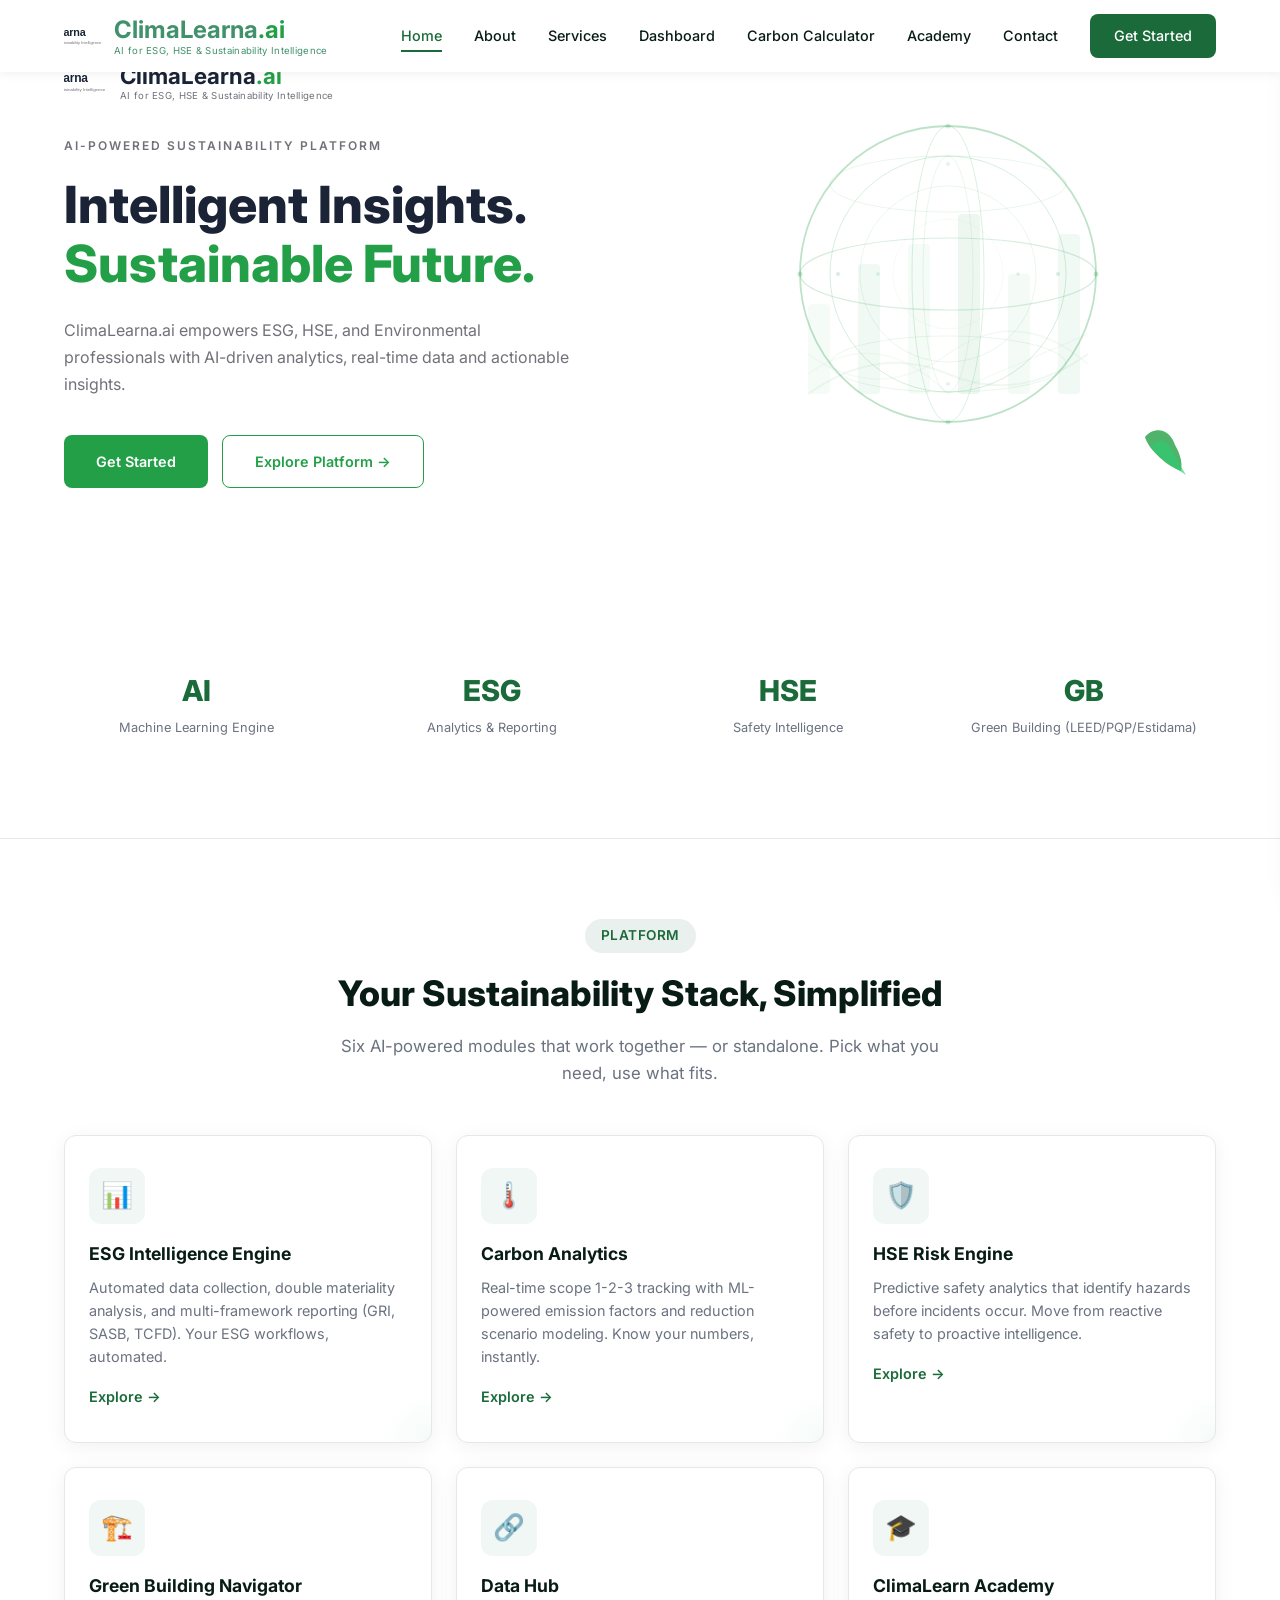
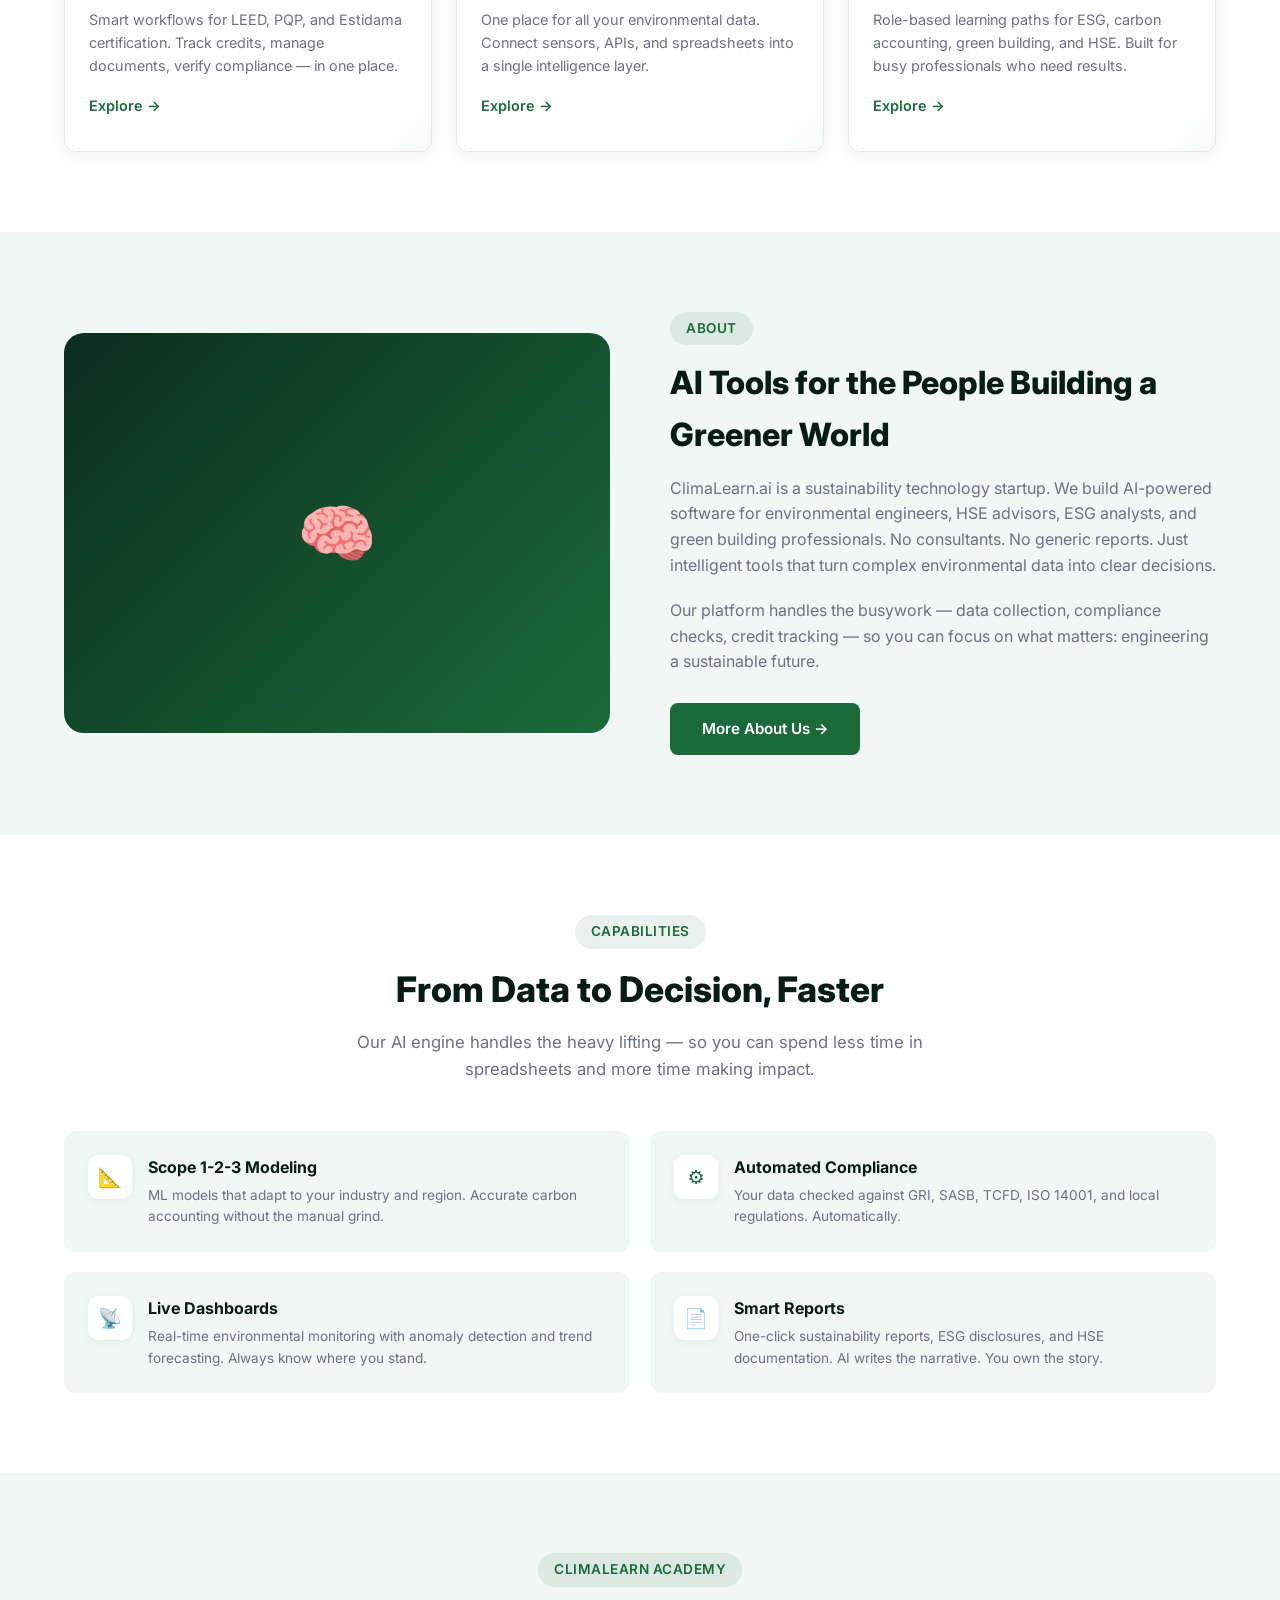
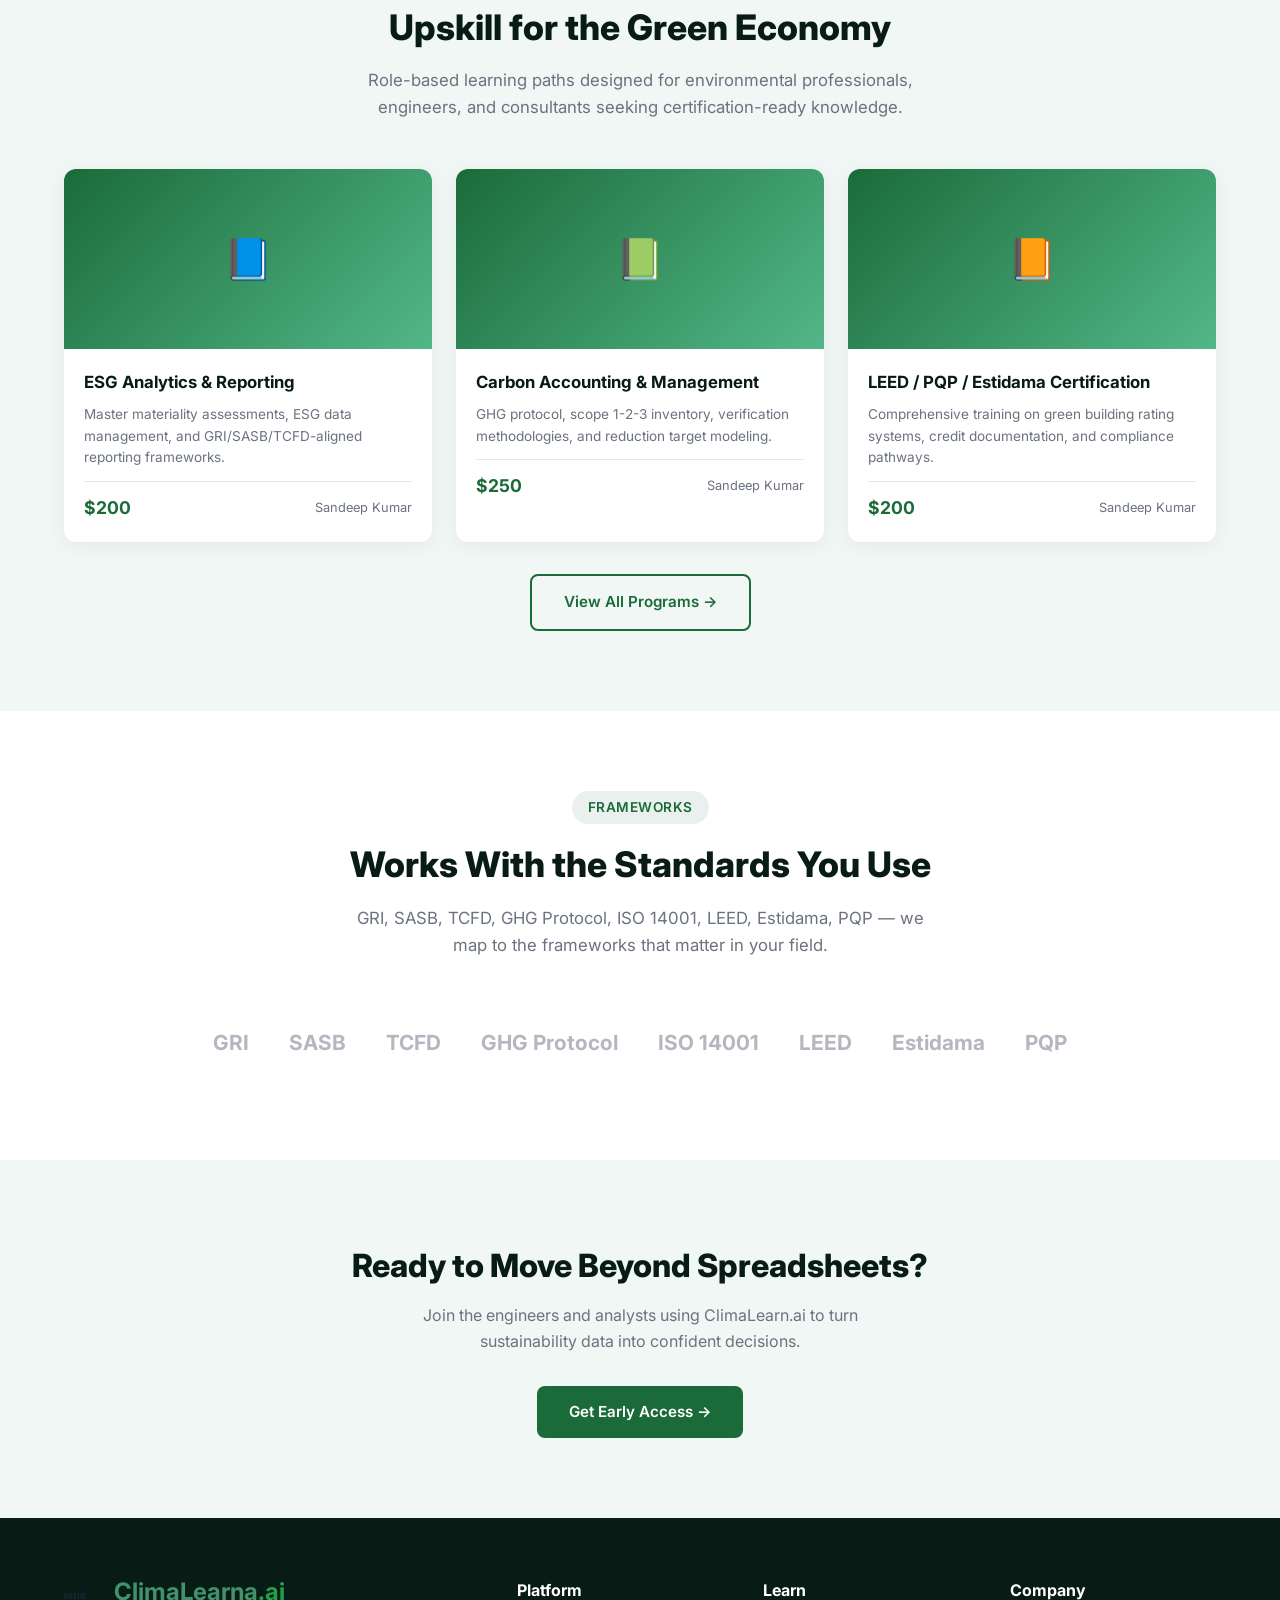
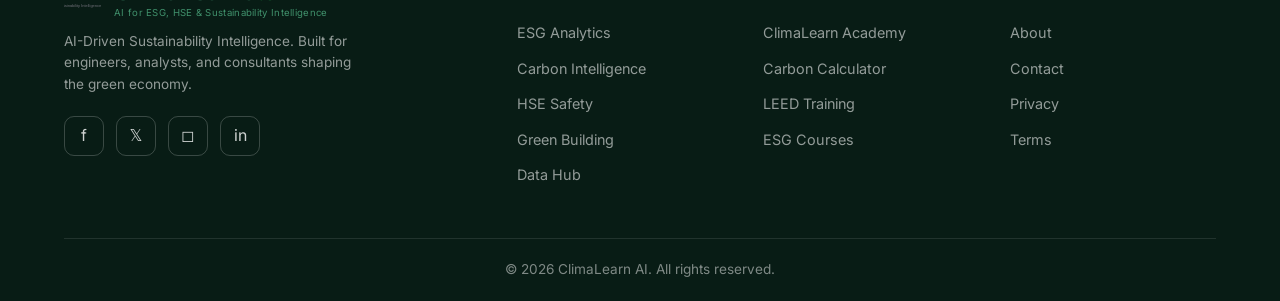
==== commit 31c32db1: "Change Services menu to click-triggered slide-out panel from right side" ====
--- a/index.html
+++ b/index.html
@@ -21,7 +21,17 @@
       <nav class="nav">
         <a href="index.html">Home</a>
         <a href="about.html">About</a>
-        <a href="services.html">Services</a>
+        <div class="nav-dropdown">
+          <a class="services-trigger">Services</a>
+          <div class="dropdown-menu">
+            <a href="services.html#esg">ESG Intelligence Engine</a>
+            <a href="services.html#carbon">Carbon Analytics</a>
+            <a href="services.html#hse">HSE Risk Engine</a>
+            <a href="services.html#building">Green Building Navigator</a>
+            <a href="services.html#data">Data Hub</a>
+            <a href="courses.html">ClimaLearn Academy</a>
+          </div>
+        </div>
         <a href="dashboard.html">Dashboard</a>
         <a href="carbon-calculator.html">Carbon Calculator</a>
         <a href="courses.html">Academy</a>
@@ -304,6 +314,23 @@
     </div>
   </section>
 
+  <!-- Services slide-out panel -->
+  <div class="services-panel-overlay" id="servicesOverlay"></div>
+  <div class="services-panel" id="servicesPanel">
+    <div class="services-panel-header">
+      <h3>Our Platform</h3>
+      <button class="services-panel-close" id="servicesPanelClose">✕</button>
+    </div>
+    <ul class="services-panel-list">
+      <li><a href="services.html#esg"><span class="panel-icon">📊</span> ESG Intelligence Engine</a></li>
+      <li><a href="services.html#carbon"><span class="panel-icon">🌡️</span> Carbon Analytics</a></li>
+      <li><a href="services.html#hse"><span class="panel-icon">🛡️</span> HSE Risk Engine</a></li>
+      <li><a href="services.html#building"><span class="panel-icon">🏗️</span> Green Building Navigator</a></li>
+      <li><a href="services.html#data"><span class="panel-icon">🔗</span> Data Hub</a></li>
+      <li><a href="courses.html"><span class="panel-icon">🎓</span> ClimaLearn Academy</a></li>
+    </ul>
+  </div>
+
   <footer class="footer">
     <div class="container">
       <div class="footer-grid">
--- a/css/style.css
+++ b/css/style.css
@@ -188,6 +188,173 @@
   color: var(--white) !important;
 }
 
+.nav-dropdown {
+  position: relative;
+}
+
+.nav-dropdown > a {
+  cursor: pointer;
+}
+
+.dropdown-menu {
+  position: absolute;
+  top: 100%;
+  left: 0;
+  min-width: 220px;
+  background: white;
+  border-radius: 10px;
+  box-shadow: 0 12px 40px rgba(0,0,0,0.1);
+  padding: 8px 0;
+  opacity: 0;
+  visibility: hidden;
+  transform: translateY(-6px);
+  transition: all 0.25s ease;
+  z-index: 100;
+  border: 1px solid var(--light-gray);
+}
+
+.nav-dropdown:hover .dropdown-menu {
+  opacity: 1;
+  visibility: visible;
+  transform: translateY(0);
+}
+
+.dropdown-menu a {
+  display: block;
+  padding: 10px 20px;
+  font-size: 0.85rem;
+  color: var(--dark);
+  white-space: nowrap;
+  transition: background 0.2s, color 0.2s;
+}
+
+.dropdown-menu a:hover {
+  background: #f5f5f5;
+  color: var(--primary);
+}
+
+.dropdown-menu a::after {
+  display: none !important;
+}
+
+/* Slide-out Services menu */
+.services-panel-overlay {
+  position: fixed;
+  inset: 0;
+  background: rgba(0,0,0,0.3);
+  opacity: 0;
+  visibility: hidden;
+  transition: opacity 0.3s ease, visibility 0.3s ease;
+  z-index: 200;
+}
+
+.services-panel-overlay.open {
+  opacity: 1;
+  visibility: visible;
+}
+
+.services-panel {
+  position: fixed;
+  top: 0;
+  right: -320px;
+  width: 300px;
+  height: 100vh;
+  background: white;
+  box-shadow: -4px 0 30px rgba(0,0,0,0.1);
+  z-index: 201;
+  transition: right 0.35s cubic-bezier(0.22, 1, 0.36, 1);
+  display: flex;
+  flex-direction: column;
+  padding: 24px;
+}
+
+.services-panel.open {
+  right: 0;
+}
+
+.services-panel-header {
+  display: flex;
+  justify-content: space-between;
+  align-items: center;
+  padding-bottom: 20px;
+  border-bottom: 1px solid var(--light-gray);
+  margin-bottom: 16px;
+}
+
+.services-panel-header h3 {
+  font-size: 1rem;
+  font-weight: 700;
+  color: var(--dark);
+  margin: 0;
+}
+
+.services-panel-close {
+  width: 32px;
+  height: 32px;
+  border-radius: 8px;
+  border: none;
+  background: var(--light);
+  color: var(--gray);
+  font-size: 1.1rem;
+  cursor: pointer;
+  display: flex;
+  align-items: center;
+  justify-content: center;
+  transition: background 0.2s;
+}
+
+.services-panel-close:hover {
+  background: #e5e5e5;
+}
+
+.services-panel-list {
+  list-style: none;
+  padding: 0;
+  margin: 0;
+  flex: 1;
+}
+
+.services-panel-list li {
+  border-bottom: 1px solid #f5f5f5;
+}
+
+.services-panel-list li:last-child {
+  border-bottom: none;
+}
+
+.services-panel-list a {
+  display: flex;
+  align-items: center;
+  gap: 12px;
+  padding: 14px 8px;
+  color: var(--dark);
+  font-size: 0.9rem;
+  font-weight: 500;
+  transition: background 0.2s, color 0.2s;
+  border-radius: 8px;
+}
+
+.services-panel-list a:hover {
+  background: #f5f5f5;
+  color: var(--primary);
+}
+
+.services-panel-list .panel-icon {
+  width: 32px;
+  height: 32px;
+  border-radius: 8px;
+  display: flex;
+  align-items: center;
+  justify-content: center;
+  font-size: 1rem;
+  background: var(--light);
+  flex-shrink: 0;
+}
+
+.services-trigger {
+  cursor: pointer;
+}
+
 .mobile-toggle {
   display: none;
   background: none;
